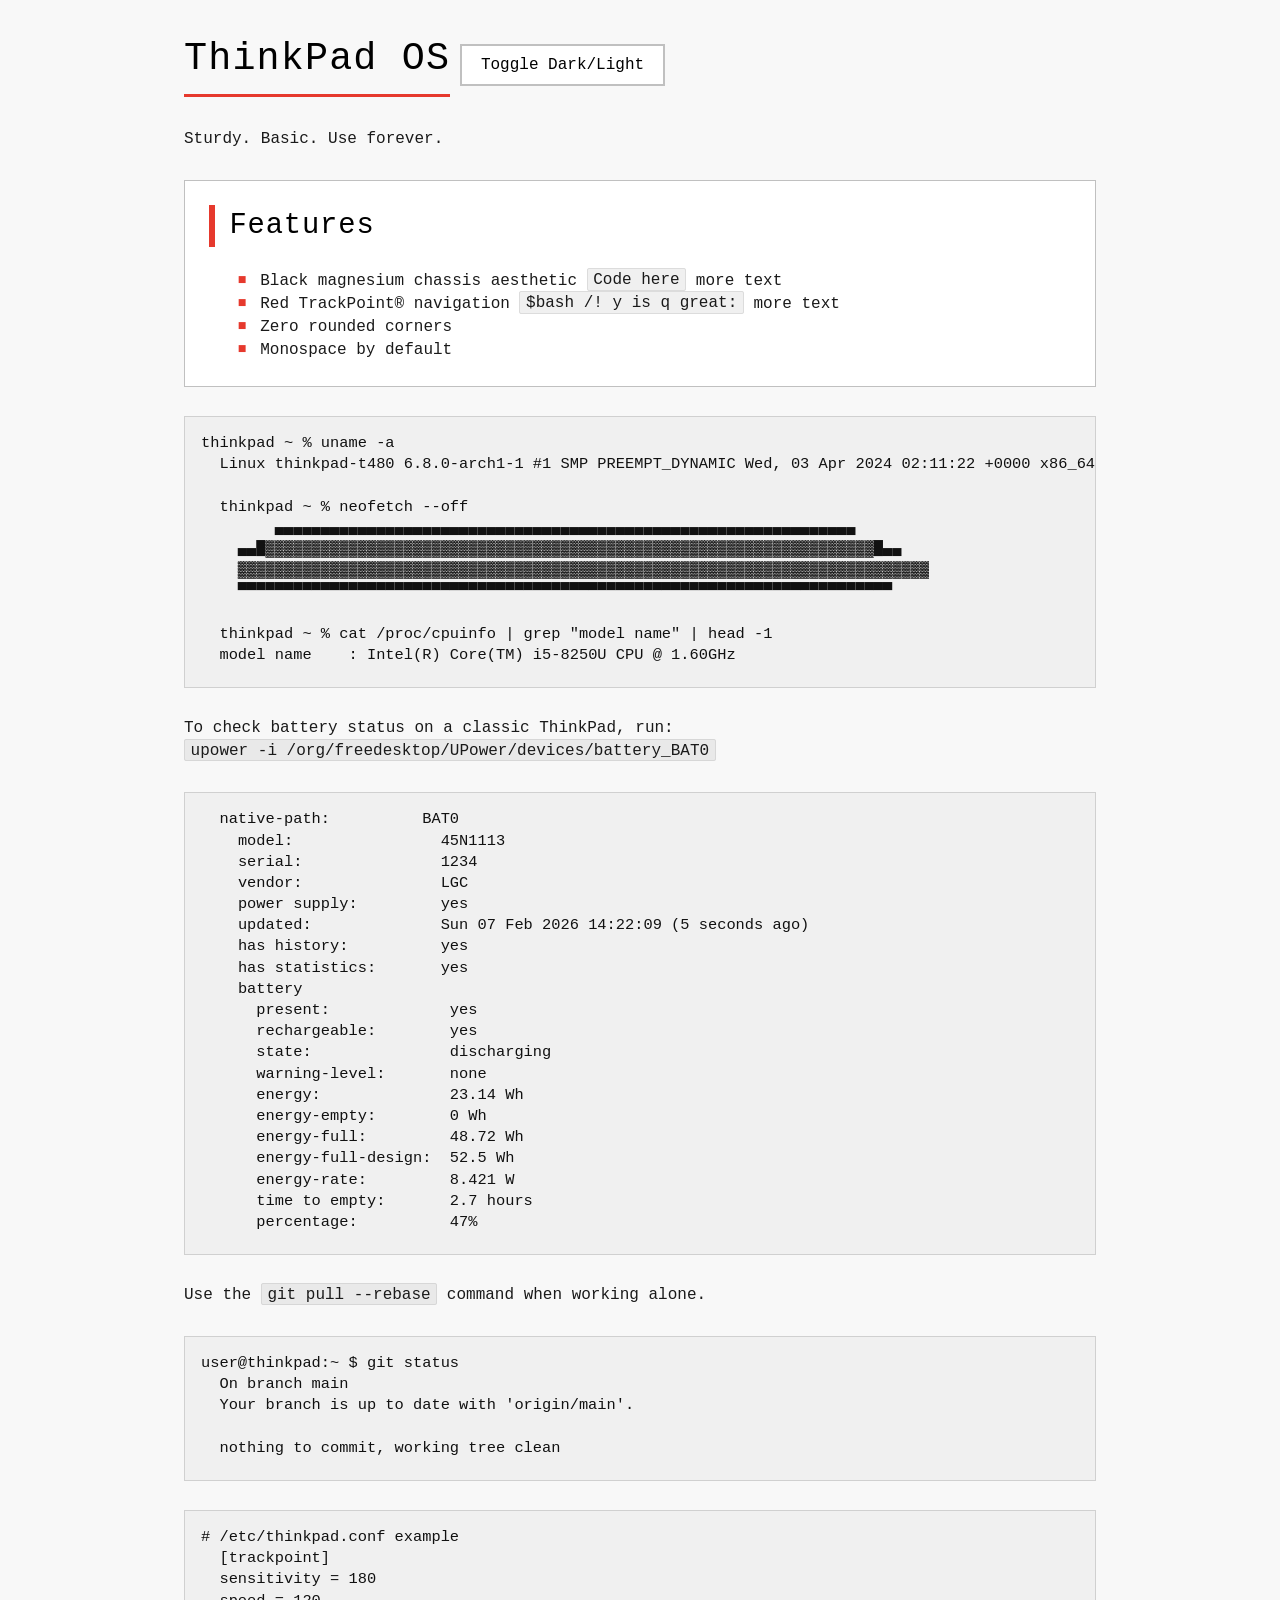
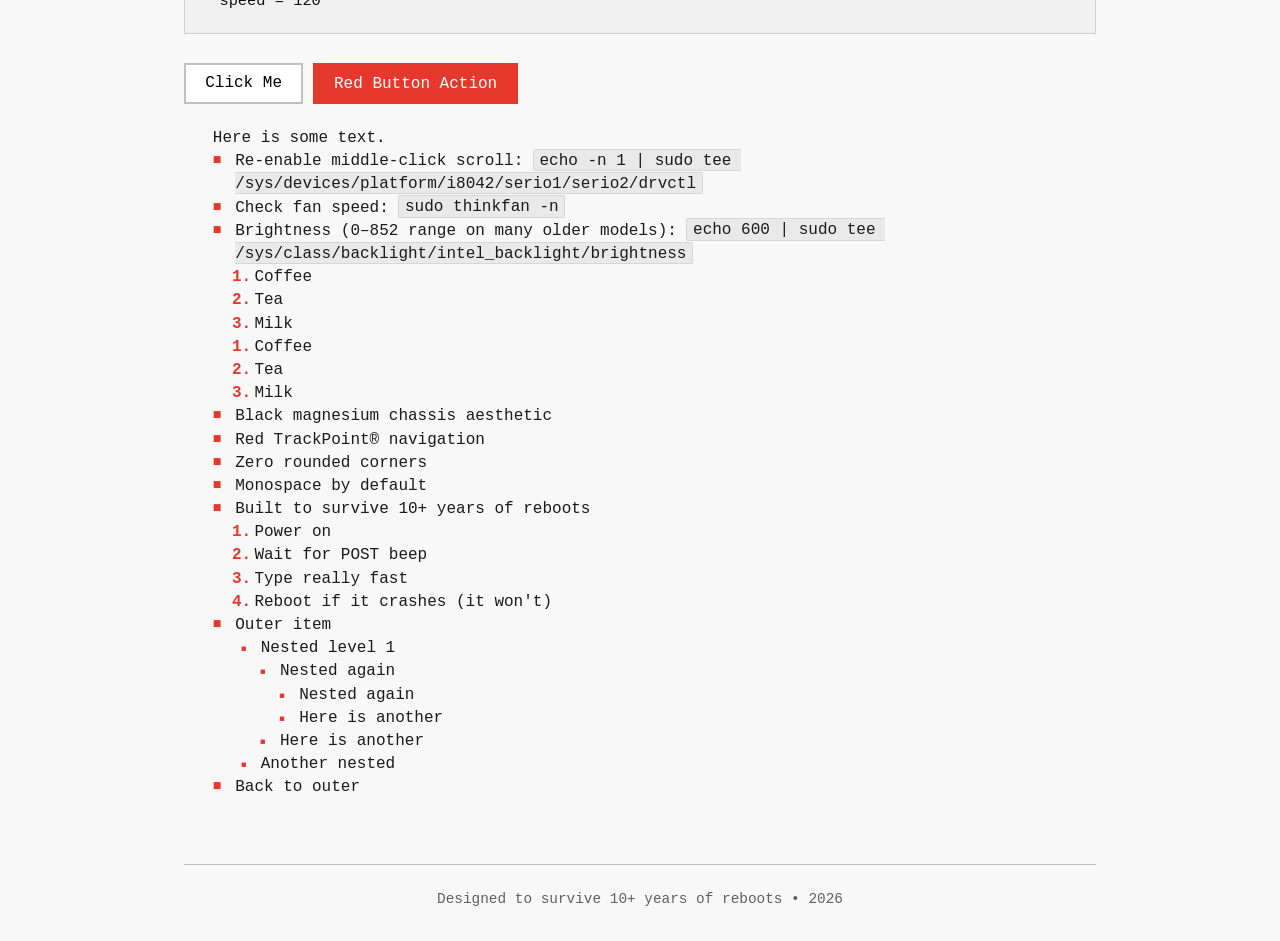
==== index.html @ 66bb4dcf "Initial Commit." ====
<!DOCTYPE html>
<html lang="en">
<head>
  <meta charset="UTF-8">

  <title>ThinkPad OS — Built to Last</title>

  <link rel="stylesheet" href="style.css">
</head>
<body>

  <h1>ThinkPad OS</h1>
  <!-- TODO: text-align: right; the button below -->
  <button onclick="document.documentElement.classList.toggle('dark')">Toggle Dark/Light</button>
  <p>Sturdy. Basic. Use forever.</p>

  <section class="card">
    <h2>Features</h2>
    <ul>
      <li>Black magnesium chassis aesthetic <code>Code here</code> more text</li>
      <li>Red TrackPoint® navigation <code>$bash /! y is q great:</code> more text</li>
      <li>Zero rounded corners</li>
      <li>Monospace by default</li>
    </ul>
  </section>

  <pre>thinkpad ~ % uname -a
  Linux thinkpad-t480 6.8.0-arch1-1 #1 SMP PREEMPT_DYNAMIC Wed, 03 Apr 2024 02:11:22 +0000 x86_64 GNU/Linux

  thinkpad ~ % neofetch --off
        ▄▄▄▄▄▄▄▄▄▄▄▄▄▄▄▄▄▄▄▄▄▄▄▄▄▄▄▄▄▄▄▄▄▄▄▄▄▄▄▄▄▄▄▄▄▄▄▄▄▄▄▄▄▄▄▄▄▄▄▄▄▄▄
    ▄▄█▓▓▓▓▓▓▓▓▓▓▓▓▓▓▓▓▓▓▓▓▓▓▓▓▓▓▓▓▓▓▓▓▓▓▓▓▓▓▓▓▓▓▓▓▓▓▓▓▓▓▓▓▓▓▓▓▓▓▓▓▓▓▓▓▓▓█▄▄
    ▓▓▓▓▓▓▓▓▓▓▓▓▓▓▓▓▓▓▓▓▓▓▓▓▓▓▓▓▓▓▓▓▓▓▓▓▓▓▓▓▓▓▓▓▓▓▓▓▓▓▓▓▓▓▓▓▓▓▓▓▓▓▓▓▓▓▓▓▓▓▓▓▓▓▓
    ▀▀▀▀▀▀▀▀▀▀▀▀▀▀▀▀▀▀▀▀▀▀▀▀▀▀▀▀▀▀▀▀▀▀▀▀▀▀▀▀▀▀▀▀▀▀▀▀▀▀▀▀▀▀▀▀▀▀▀▀▀▀▀▀▀▀▀▀▀▀▀

  thinkpad ~ % cat /proc/cpuinfo | grep "model name" | head -1
  model name	: Intel(R) Core(TM) i5-8250U CPU @ 1.60GHz
  </pre>

  <p>To check battery status on a classic ThinkPad, run:</p>

  <code>upower -i /org/freedesktop/UPower/devices/battery_BAT0</code>

  <pre><code>  native-path:          BAT0
    model:                45N1113
    serial:               1234
    vendor:               LGC
    power supply:         yes
    updated:              Sun 07 Feb 2026 14:22:09 (5 seconds ago)
    has history:          yes
    has statistics:       yes
    battery
      present:             yes
      rechargeable:        yes
      state:               discharging
      warning-level:       none
      energy:              23.14 Wh
      energy-empty:        0 Wh
      energy-full:         48.72 Wh
      energy-full-design:  52.5 Wh
      energy-rate:         8.421 W
      time to empty:       2.7 hours
      percentage:          47%
  </code></pre>

  <p>Use the <code>git pull --rebase</code> command when working alone.</p>

  <pre><code>user@thinkpad:~ $ git status
  On branch main
  Your branch is up to date with 'origin/main'.

  nothing to commit, working tree clean
  </code></pre>

  <pre><code># /etc/thinkpad.conf example
  [trackpoint]
  sensitivity = 180
  speed = 120
  </code></pre>

  <button>Click Me</button>
  <a href="#" class="button btn-red">Red Button Action</a>

  <br>
  <br>

  <ul>
    <div>
      Here is some text.
    </div>
    <li>Re-enable middle-click scroll:
      <code>echo -n 1 | sudo tee /sys/devices/platform/i8042/serio1/serio2/drvctl</code></li>
    <li>Check fan speed:
      <code>sudo thinkfan -n</code></li>
    <li>Brightness (0–852 range on many older models):
      <code>echo 600 | sudo tee /sys/class/backlight/intel_backlight/brightness</code></li>
  </ul>

  <ol>
    <li>Coffee</li>
    <li>Tea</li>
    <li>Milk</li>
  </ol>

  <ol start="50">
    <li>Coffee</li>
    <li>Tea</li>
    <li>Milk</li>
  </ol>

  <ul>
    <li>Black magnesium chassis aesthetic</li>
    <li>Red TrackPoint® navigation</li>
    <li>Zero rounded corners</li>
    <li>Monospace by default</li>
    <li>Built to survive 10+ years of reboots</li>
  </ul>

  <ol>
    <li>Power on</li>
    <li>Wait for POST beep</li>
    <li>Type really fast</li>
    <li>Reboot if it crashes (it won't)</li>
  </ol>

  <ul>
    <li>Outer item
      <ul>
        <li>Nested level 1</li>
          <ul>
            <li>Nested again</li>
              <ul>
                <li>Nested again</li>
                <li>Here is another</li>
              </ul>
            <li>Here is another</li>
          </ul>
        <li>Another nested</li>
      </ul>
    </li>
    <li>Back to outer</li>
  </ul>

  <footer>
    Designed to survive 10+ years of reboots • 2026
  </footer>

</body>
</html>
---- style.css ----
/* ThinkWeb - LightMode by default */

/* TODO: Fix <br><br> needed after <button></button> */

:root {
  --bg:           #f8f8f8;  /* clean off-white chassis */
  --surface:      #ffffff;  /* pure panel / palmrest white */
  --text:         #1a1a1a;  /* near-black for max readability */
  --text-dim:     #606060;  /* secondary / muted text */
  --accent:       #e6392d;  /* TrackPoint red — unchanged */
  --border:       #c0c0c0;  /* light but visible ThinkPad edge */
  --highlight:    #ff4d4d;  /* brighter red on hover */
}

* {
  box-sizing:     border-box;
  margin:         0;
  padding:        0;
}

.dark {
  /*--accent:     UNCHANGED*/
  --bg:           #0f0f0f;
  --border:       #333333;
  /*--highlight:  UNCHANGED*/
  --surface:      #1a1a1a;
  --text:         #d0d0d0;
  --text-dim:     #909090;
}

html, body {
  background:     var(--bg);
  color:          var(--text);
  font-family:    "Lucida Console", "Courier New", "DejaVu Sans Mono", monospace;
  font-size:      16px;
  line-height:    1.45;
}

body {
  margin:         0 auto;
  max-width:      960px;
  padding:        2rem 1.5rem;
}

/* Headers — still boxy and serious */
h1, h2, h3 {
  color:          black;
  font-weight:    normal;
  letter-spacing: 0.03em;
  margin-bottom:  0.8em;
}

.dark h1, .dark h2, .dark h3 {
  color:          white;
}

h1 {
  border-bottom:  3px solid var(--accent);
  display:        inline-block;
  font-size:      2.4rem;
  padding-bottom: 0.4rem;
}

h2 {
  border-left:    6px solid var(--accent);
  font-size:      1.8rem;
  padding-left:   0.9rem;
}

/* Links — red TrackPoint style, now on white */
a {
  border-bottom:    1px dotted var(--accent);
  color:            var(--accent);
  text-decoration:  none;
  transition:       all 0.12s ease;
}

a:hover,
a:focus {
  color:                var(--highlight);
  background:           rgba(230, 57, 45, 0.07);
  border-bottom-style:  solid;
}

button,
.button,
input[type="submit"],
input[type="button"] {
  background:       var(--surface);
  border:           2px solid var(--border);
  color:            black;
  cursor:           pointer;
  font-family:      inherit;
  font-size:        1rem;
  padding:          0.6rem 1.2rem;
  transition:       all 0.13s ease;
}

button:hover,
.button:hover,
input[type="submit"]:hover {
  background:       var(--accent);
  border-color:     var(--accent);
  color:            white;
}

.btn-red {
  background:       var(--accent);
  border-color:     var(--accent);
  color:            white;
}

.btn-red:hover {
  background:       var(--highlight);
  border-color:     var(--highlight);
}

/*  White with border  */
.card,
section,
article {
  background:       var(--surface);
  border:           1px solid var(--border);
  border-radius:    0;
  margin:           1.8rem 0;
  padding:          1.5rem;
}

/*  for short code snippets in normal text  */
code {
  background:       rgba(128, 128, 128, 0.12);
  border:           1px solid rgba(160, 160, 160, 0.25);
  border-radius:    2px;
  color:            inherit;
  font-family:      inherit;
  padding-top:      0.15em;
  padding-left:     0.35em;
  padding-right:    0.35em;
  white-space:      pre-wrap;
}

/*  for blocks of code separated from all else  */
pre {
  background:       #f0f0f0;
  border:           1px solid #d0d0d0;
  border-radius:    0;
  color:            #111;
  font-family:      inherit;
  font-size:        0.96em;
  line-height:      1.38;
  margin:           1.8rem 0;
  overflow-x:       auto;
  padding-top:      1rem;
  padding-left:     1rem;
  padding-right:    1rem;
  padding-bottom:   0;
}

pre {
  background:       #f0f0f0;
  border-color:     #d0d0d0;
  color:            #111;
}

.dark pre {
  background:       #0a0a0a;
  border-color:     #444;
  color:            #e0ffe0;        /*  slight  green  tint  */
  scrollbar-color:  #e0ffe0 black;  /*  green Bar  */
}

pre code {
  background:       none;
  border:           none;
  color:            inherit;
  font-size:        inherit;
  line-height:      inherit;
  padding:          0;
}

.dark code {
  background:       rgba(200, 200, 200, 0.12);
  border-color:     rgba(180, 180, 180, 0.4);
}

ul {
  list-style: none;                 /* remove default bullets */
  padding-left: 1.8rem;             /* space for our custom marker */
}

ul li {
  position: relative;
  padding-left: 1.4rem;
}

/*  Large red Bullets  */
ul li::before {
  color: var(--accent);
  content: "■";
  font-size: 0.9em;
  left: 0;
  line-height: 1.45;
  position: absolute;
}

/*  Small red Bullets  */
li li::before {
  content: "▪";
  font-size: 1.1em;
}

li li {
  margin-left: -1em;
}

ol {
  counter-reset: tp-counter;
  list-style: none;
  padding-left: 2.2rem;
}

ol li {
  counter-increment: tp-counter;
  padding-left: 2.2rem;
  position: relative;
}

ol li::before {
  color: var(--accent);
  content: counter(tp-counter) ".";
  font-weight: bold;
  left: 0;
  position: absolute;
  text-align: right;
  width: 2rem;
}

ul ul,
ol ul,
ul ol,
ol ol {
  padding-left: 1.2rem;
}

.dark ol li::before {
  color: var(--highlight);  /* Lighten the red to trick the eye into thinking same color as red Bullets in <ul> */
}

footer {
  border-top:       1px solid var(--border);
  color:            var(--text-dim);
  font-size:        0.9rem;
  margin-top:       4rem;
  padding-top:      1.5rem;
  text-align:       center;
}

/* Focus — still precise red outline */
:focus-visible {
  outline:          2px solid var(--accent);
  outline-offset:   2px;
}
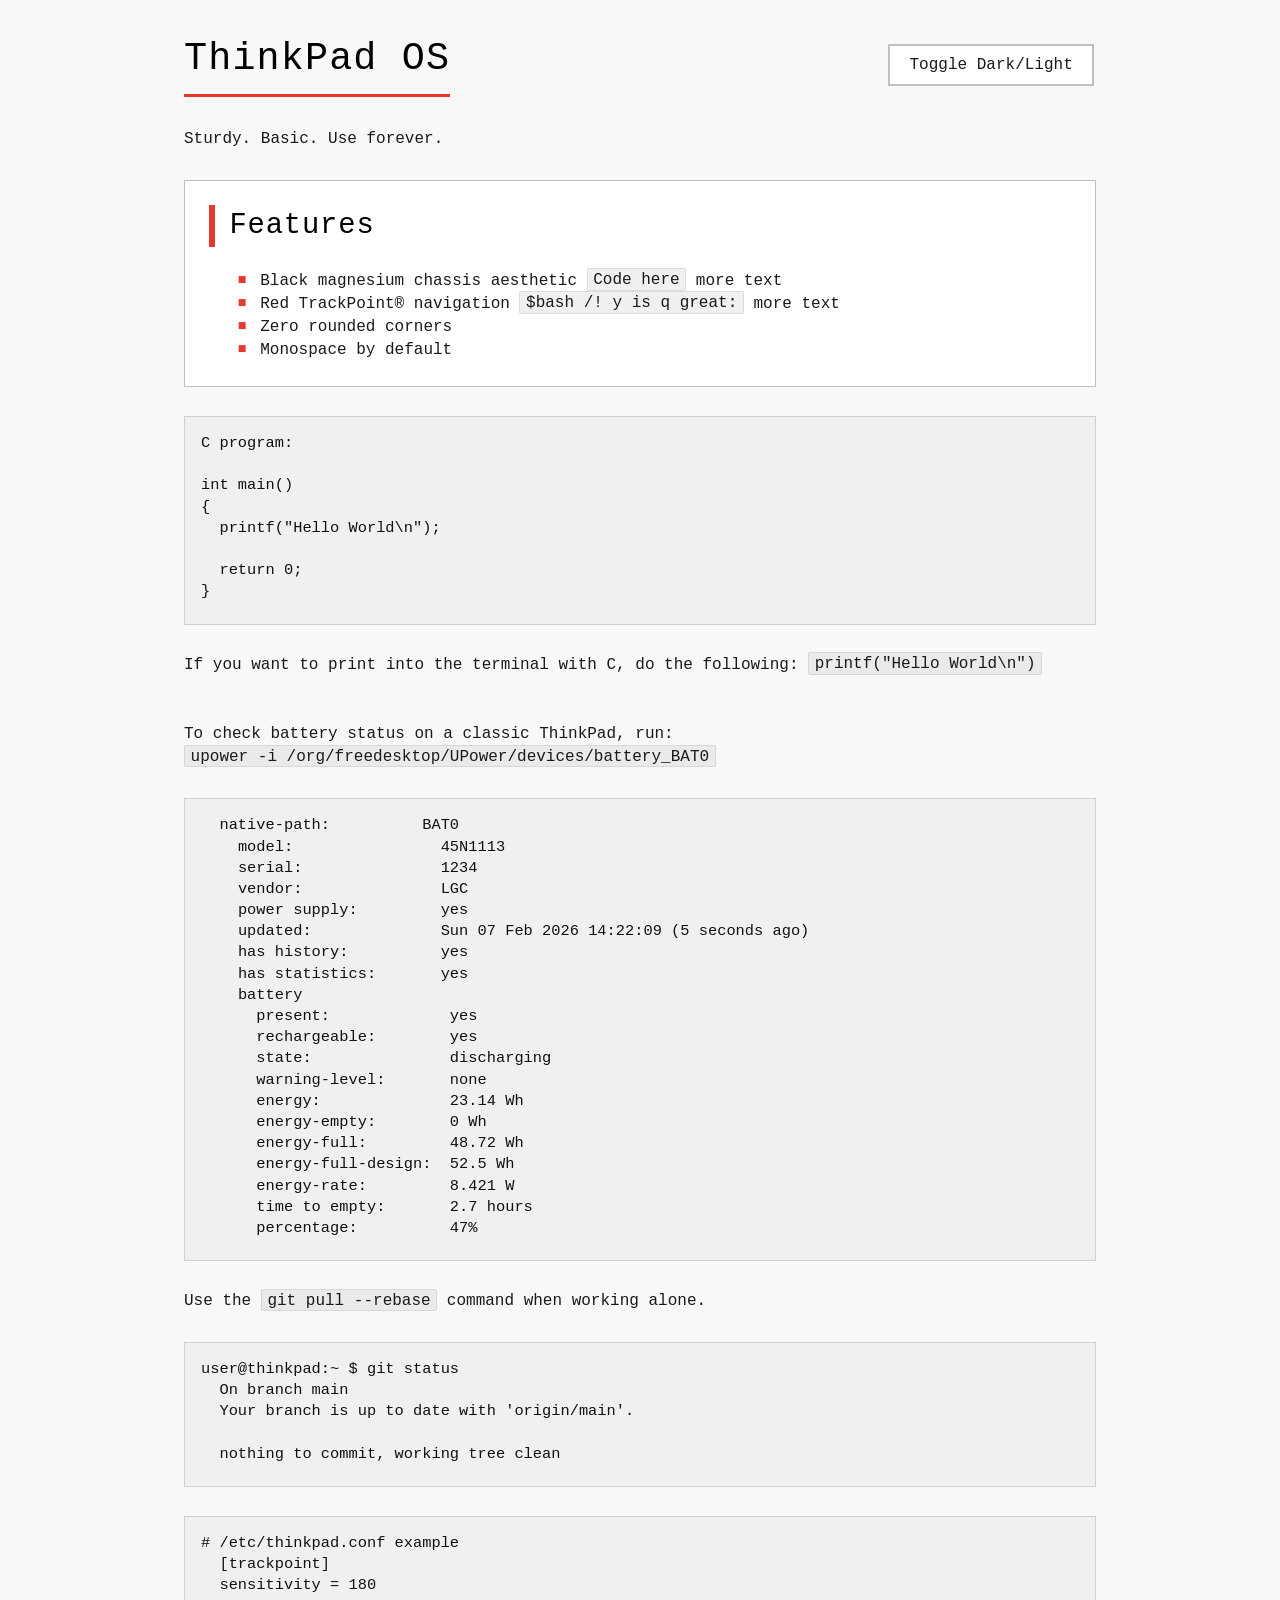
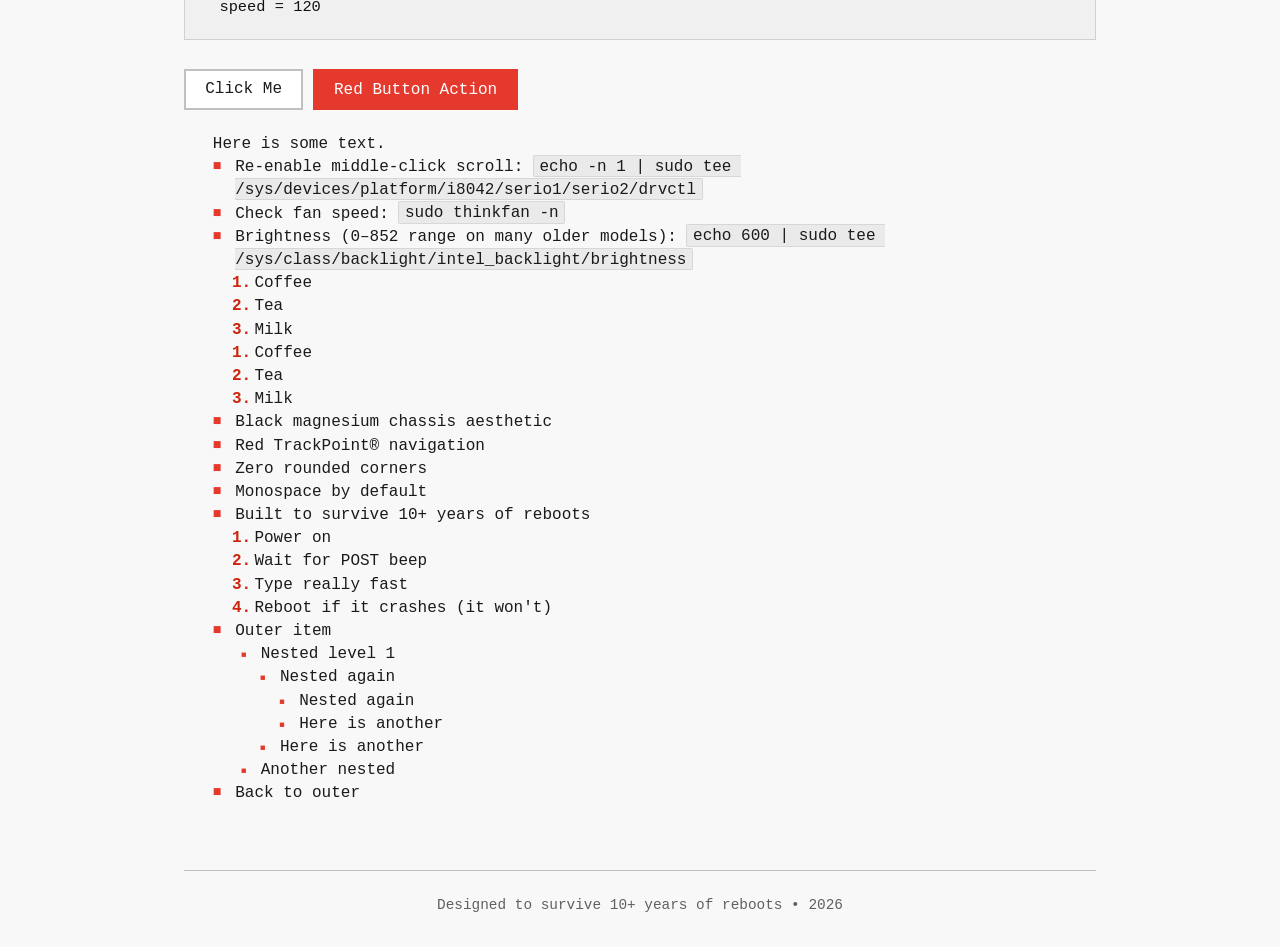
==== commit 7e1b2fa7: "Finish draft of template." ====
--- a/index.html
+++ b/index.html
@@ -11,7 +11,7 @@
 
   <h1>ThinkPad OS</h1>
   <!-- TODO: text-align: right; the button below -->
-  <button onclick="document.documentElement.classList.toggle('dark')">Toggle Dark/Light</button>
+  <button class="pos_r" onclick="document.documentElement.classList.toggle('dark')">Toggle Dark/Light</button>
   <p>Sturdy. Basic. Use forever.</p>
 
   <section class="card">
@@ -24,18 +24,21 @@
     </ul>
   </section>
 
-  <pre>thinkpad ~ % uname -a
-  Linux thinkpad-t480 6.8.0-arch1-1 #1 SMP PREEMPT_DYNAMIC Wed, 03 Apr 2024 02:11:22 +0000 x86_64 GNU/Linux
+  <pre>
+C program:
 
-  thinkpad ~ % neofetch --off
-        ▄▄▄▄▄▄▄▄▄▄▄▄▄▄▄▄▄▄▄▄▄▄▄▄▄▄▄▄▄▄▄▄▄▄▄▄▄▄▄▄▄▄▄▄▄▄▄▄▄▄▄▄▄▄▄▄▄▄▄▄▄▄▄
-    ▄▄█▓▓▓▓▓▓▓▓▓▓▓▓▓▓▓▓▓▓▓▓▓▓▓▓▓▓▓▓▓▓▓▓▓▓▓▓▓▓▓▓▓▓▓▓▓▓▓▓▓▓▓▓▓▓▓▓▓▓▓▓▓▓▓▓▓▓█▄▄
-    ▓▓▓▓▓▓▓▓▓▓▓▓▓▓▓▓▓▓▓▓▓▓▓▓▓▓▓▓▓▓▓▓▓▓▓▓▓▓▓▓▓▓▓▓▓▓▓▓▓▓▓▓▓▓▓▓▓▓▓▓▓▓▓▓▓▓▓▓▓▓▓▓▓▓▓
-    ▀▀▀▀▀▀▀▀▀▀▀▀▀▀▀▀▀▀▀▀▀▀▀▀▀▀▀▀▀▀▀▀▀▀▀▀▀▀▀▀▀▀▀▀▀▀▀▀▀▀▀▀▀▀▀▀▀▀▀▀▀▀▀▀▀▀▀▀▀▀▀
+int main()
+{
+  printf("Hello World\n");
 
-  thinkpad ~ % cat /proc/cpuinfo | grep "model name" | head -1
-  model name	: Intel(R) Core(TM) i5-8250U CPU @ 1.60GHz
+  return 0;
+}
   </pre>
+
+  <p>If you want to print into the terminal with C, do the following:
+  <code>printf("Hello World\n")</code></p>
+    <br>
+    <br>
 
   <p>To check battery status on a classic ThinkPad, run:</p>
 
--- a/style.css
+++ b/style.css
@@ -1,15 +1,16 @@
-/* ThinkWeb - LightMode by default */
-
-/* TODO: Fix <br><br> needed after <button></button> */
+/*  ThinkWeb - LightMode by default  */
+
+/*  TODO: Fix <br><br>(2 instead of 1) needed after <button></button>  */
 
 :root {
-  --bg:           #f8f8f8;  /* clean off-white chassis */
-  --surface:      #ffffff;  /* pure panel / palmrest white */
-  --text:         #1a1a1a;  /* near-black for max readability */
-  --text-dim:     #606060;  /* secondary / muted text */
-  --accent:       #e6392d;  /* TrackPoint red — unchanged */
-  --border:       #c0c0c0;  /* light but visible ThinkPad edge */
-  --highlight:    #ff4d4d;  /* brighter red on hover */
+  --accent:       #e6392d;  /*  TrackPoint red  */
+  --accent-dark:  #cd250d;
+  --accent-light: #ff4d4d;
+  --bg:           #f8f8f8;  /*  off-white       */
+  --border:       #c0c0c0;  /*  light grey      */
+  --surface:      #ffffff;  /*  white           */
+  --text:         #1a1a1a;  /*  black           */
+  --text-dim:     #606060;  /*  light black     */
 }
 
 * {
@@ -19,10 +20,11 @@
 }
 
 .dark {
-  /*--accent:     UNCHANGED*/
+  /*--accent:       UNCHANGED  */
+  /*--accent-light: UNCHANGED  */
+  /*--accent-dark:  UNCHANGED  */
   --bg:           #0f0f0f;
   --border:       #333333;
-  /*--highlight:  UNCHANGED*/
   --surface:      #1a1a1a;
   --text:         #d0d0d0;
   --text-dim:     #909090;
@@ -42,7 +44,6 @@
   padding:        2rem 1.5rem;
 }
 
-/* Headers — still boxy and serious */
 h1, h2, h3 {
   color:          black;
   font-weight:    normal;
@@ -67,7 +68,7 @@
   padding-left:   0.9rem;
 }
 
-/* Links — red TrackPoint style, now on white */
+/*  links are red  */
 a {
   border-bottom:    1px dotted var(--accent);
   color:            var(--accent);
@@ -77,7 +78,7 @@
 
 a:hover,
 a:focus {
-  color:                var(--highlight);
+  color:                var(--accent-light);
   background:           rgba(230, 57, 45, 0.07);
   border-bottom-style:  solid;
 }
@@ -88,7 +89,7 @@
 input[type="button"] {
   background:       var(--surface);
   border:           2px solid var(--border);
-  color:            black;
+  color:            var(--text);
   cursor:           pointer;
   font-family:      inherit;
   font-size:        1rem;
@@ -104,6 +105,7 @@
   color:            white;
 }
 
+/*  makes btn-red, you guessed it, red!  */
 .btn-red {
   background:       var(--accent);
   border-color:     var(--accent);
@@ -111,11 +113,16 @@
 }
 
 .btn-red:hover {
-  background:       var(--highlight);
-  border-color:     var(--highlight);
-}
-
-/*  White with border  */
+  background:       var(--accent-light);
+  border-color:     var(--accent-light);
+}
+
+button.pos_r {
+  position:         relative;
+  left:             47%;
+}
+
+/*  white with border  */
 .card,
 section,
 article {
@@ -184,8 +191,8 @@
 }
 
 ul {
-  list-style: none;                 /* remove default bullets */
-  padding-left: 1.8rem;             /* space for our custom marker */
+  list-style: none;      /*  remove default bullets  */
+  padding-left: 1.8rem;
 }
 
 ul li {
@@ -193,7 +200,7 @@
   padding-left: 1.4rem;
 }
 
-/*  Large red Bullets  */
+/*  large red Bullet  */
 ul li::before {
   color: var(--accent);
   content: "■";
@@ -203,7 +210,7 @@
   position: absolute;
 }
 
-/*  Small red Bullets  */
+/*  small red Bullet  */
 li li::before {
   content: "▪";
   font-size: 1.1em;
@@ -214,20 +221,20 @@
 }
 
 ol {
-  counter-reset: tp-counter;
+  counter-reset: num;
   list-style: none;
   padding-left: 2.2rem;
 }
 
 ol li {
-  counter-increment: tp-counter;
+  counter-increment: num;
   padding-left: 2.2rem;
   position: relative;
 }
 
 ol li::before {
-  color: var(--accent);
-  content: counter(tp-counter) ".";
+  color: var(--accent-dark);  /*  darken the red to trick the eye into thinking same color as red Bullet in <ul>  */
+  content: counter(num) ".";
   font-weight: bold;
   left: 0;
   position: absolute;
@@ -243,7 +250,7 @@
 }
 
 .dark ol li::before {
-  color: var(--highlight);  /* Lighten the red to trick the eye into thinking same color as red Bullets in <ul> */
+  color: var(--accent-light);  /*  lighten the red to trick the eye into thinking same color as red Bullet in <ul>  */
 }
 
 footer {
@@ -255,7 +262,6 @@
   text-align:       center;
 }
 
-/* Focus — still precise red outline */
 :focus-visible {
   outline:          2px solid var(--accent);
   outline-offset:   2px;
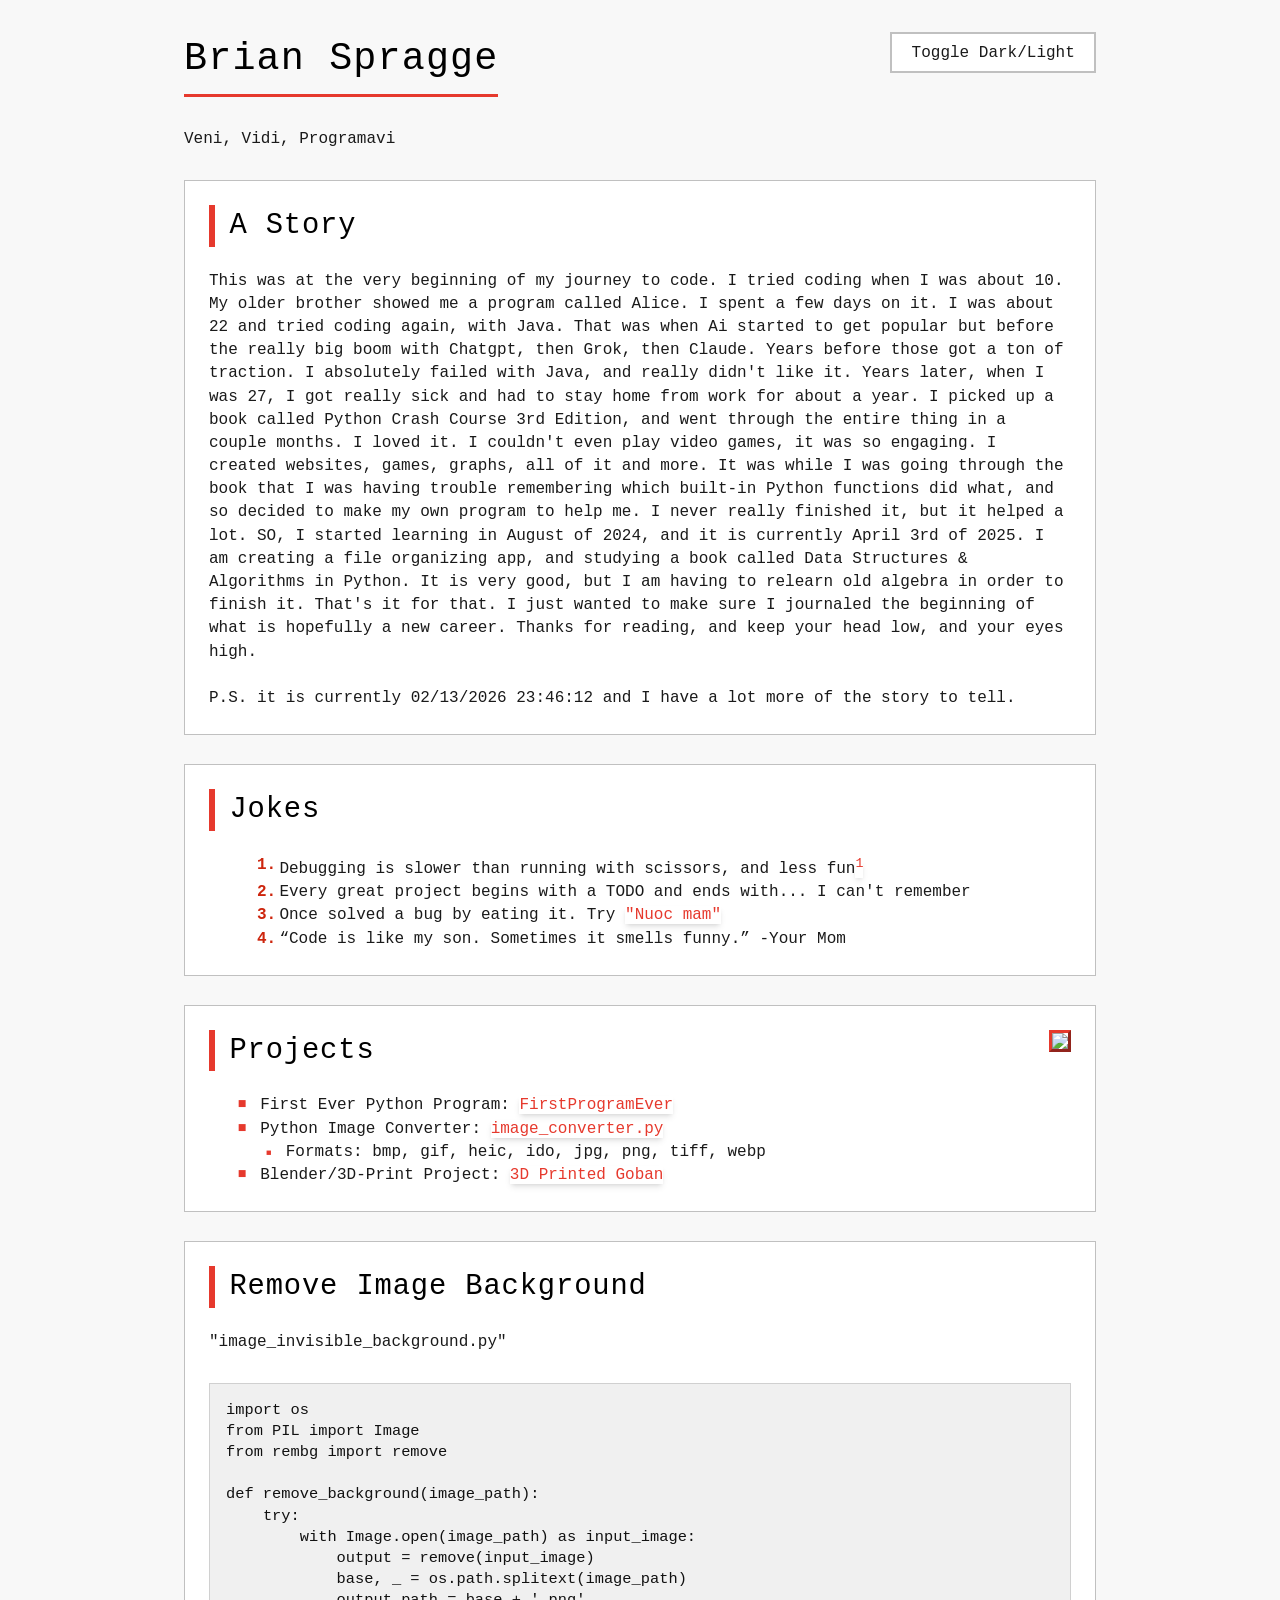
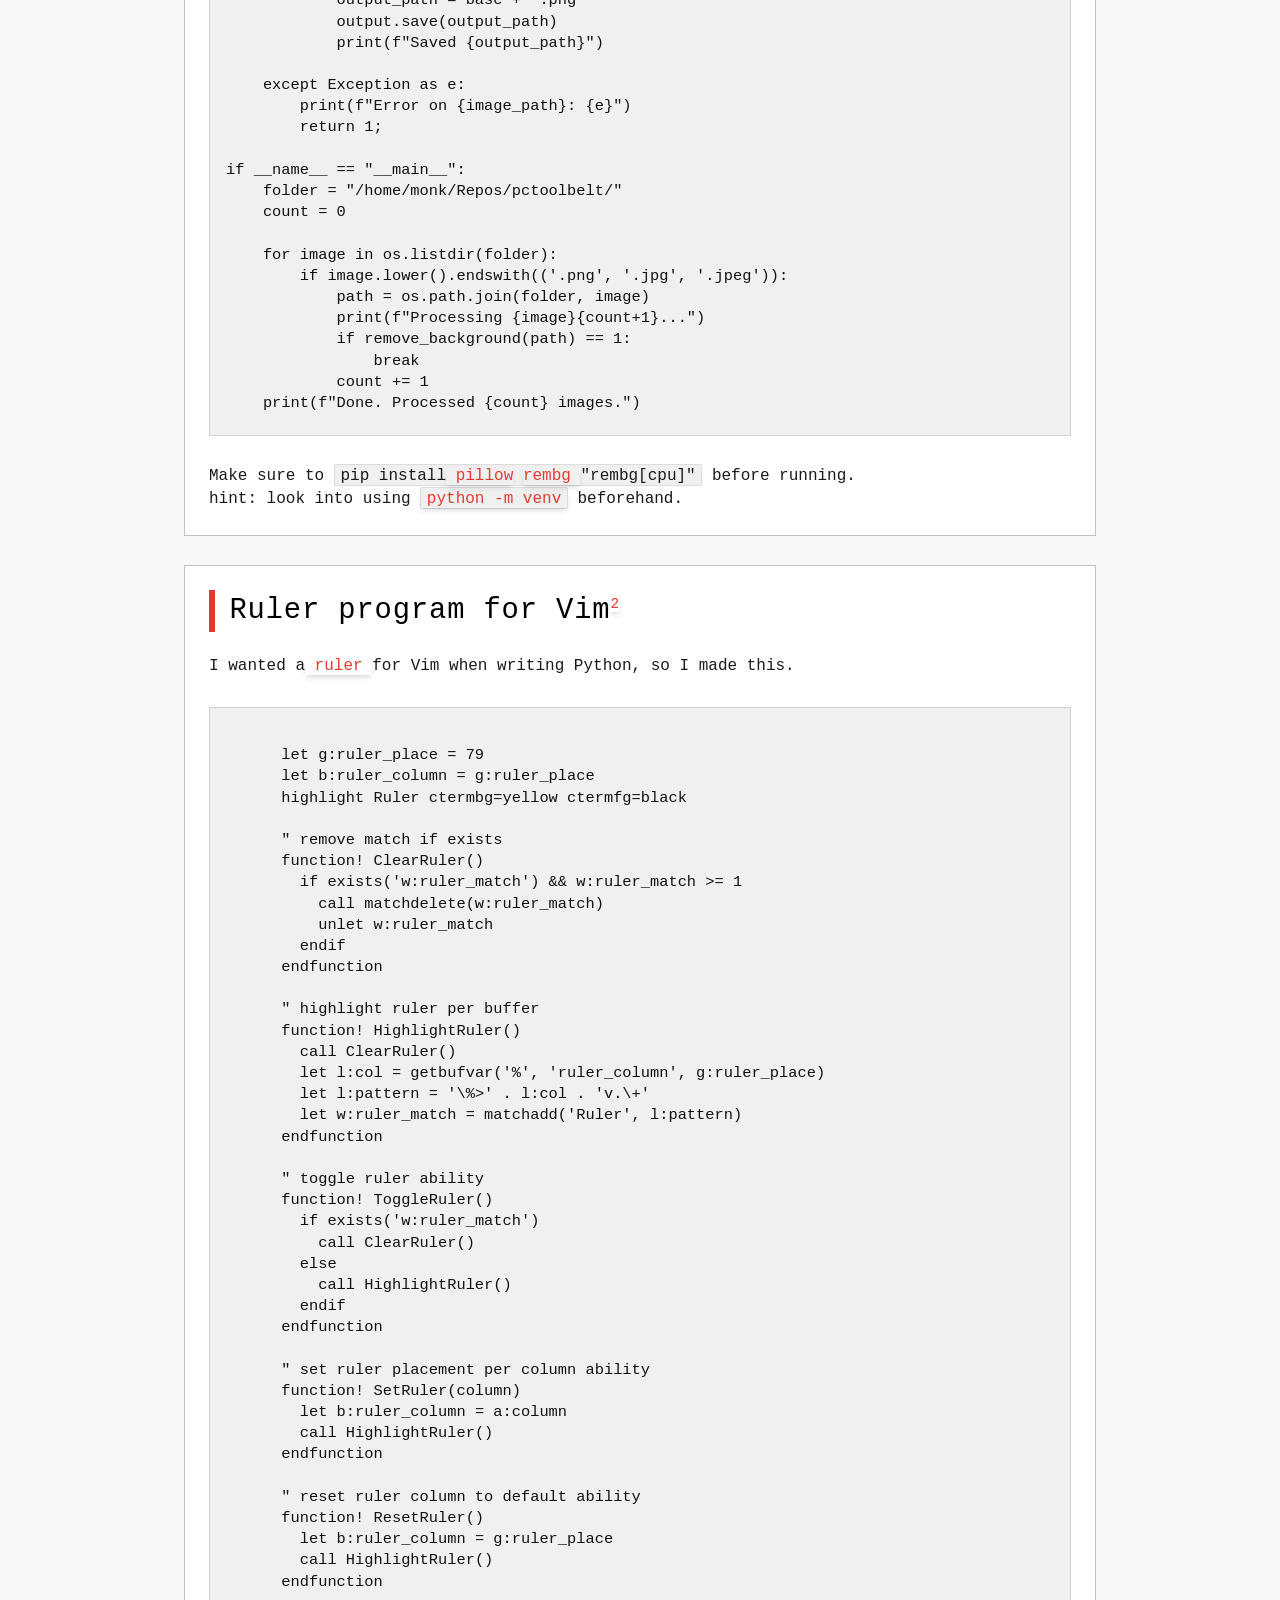
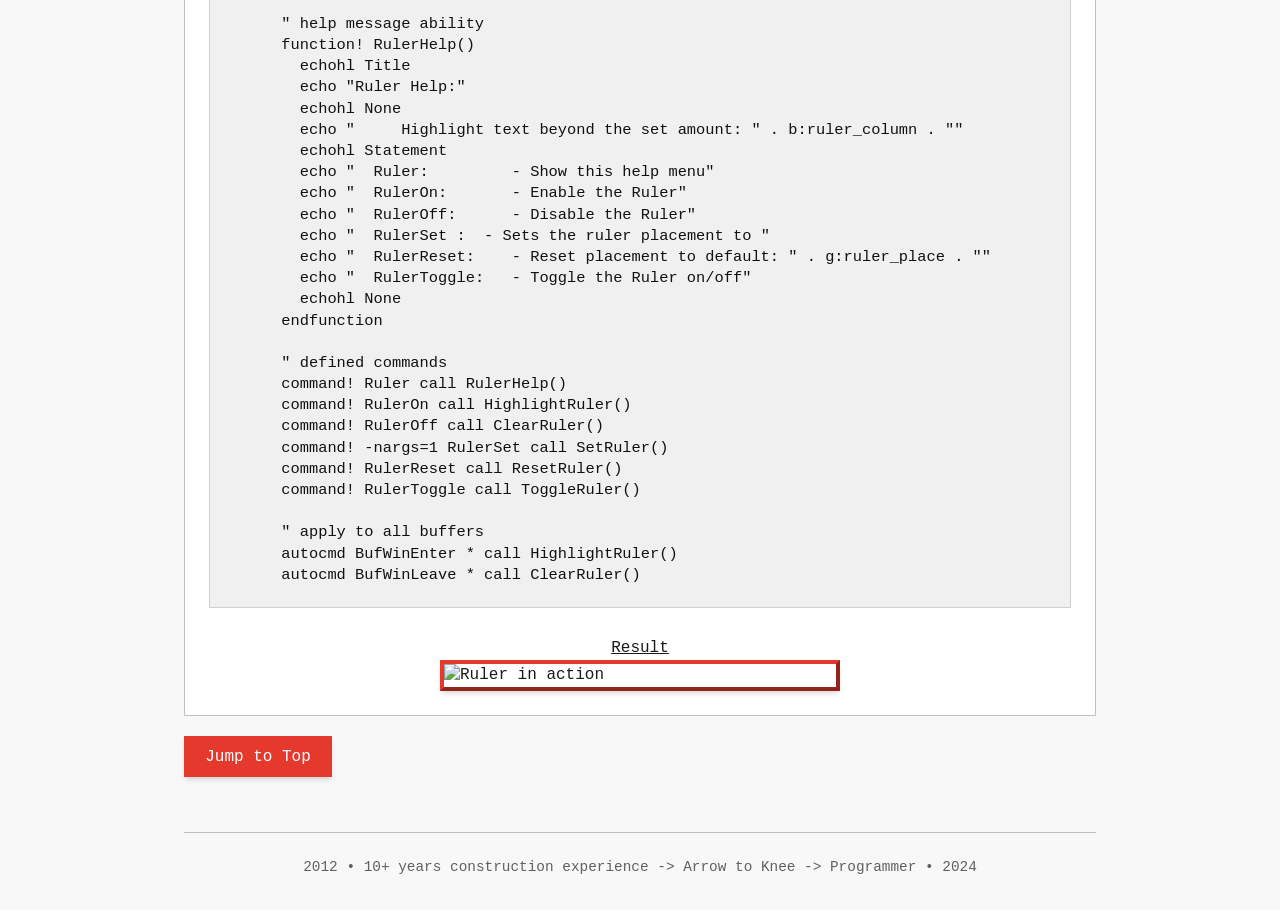
==== commit 877e5b1b: "Fill template with content." ====
--- a/index.html
+++ b/index.html
@@ -1,151 +1,204 @@
+<!-- TODO: Replace superscripts with something that makes more sense -->
 <!DOCTYPE html>
 <html lang="en">
 <head>
   <meta charset="UTF-8">
 
-  <title>ThinkPad OS — Built to Last</title>
+  <title>Brian Spragge - Story and Programming Links</title>
 
   <link rel="stylesheet" href="style.css">
 </head>
 <body>
 
-  <h1>ThinkPad OS</h1>
-  <!-- TODO: text-align: right; the button below -->
-  <button class="pos_r" onclick="document.documentElement.classList.toggle('dark')">Toggle Dark/Light</button>
-  <p>Sturdy. Basic. Use forever.</p>
-
+  <h1>Brian Spragge</h1>
+  <p style="float:right;">
+    <button onclick="document.documentElement.classList.toggle('dark')">Toggle Dark/Light</button>
+  </p>
+  <p>Veni, Vidi, Programavi</p>
+
+<!-- MY STORY -->
   <section class="card">
-    <h2>Features</h2>
+    <h2>A Story</h2>
+    <p>
+      This was at the very beginning of my journey to code. I tried coding when I was about 10. My older brother showed
+      me a program called Alice. I spent a few days on it. I was about 22 and tried coding again, with Java. That was
+      when Ai started to get popular but before the really big boom with Chatgpt, then Grok, then Claude. Years before 
+      those got a ton of traction. I absolutely failed with Java, and really didn't like it. Years later, when I was 27,
+      I got really sick and had to stay home from work for about a year. I picked up a book called Python Crash Course
+      3rd Edition, and went through the entire thing in a couple months. I loved it. I couldn't even play video games,
+      it was so engaging. I created websites, games, graphs, all of it and more. It was while I was going through the
+      book that I was having trouble remembering which built-in Python functions did what, and so decided to make my own
+      program to help me. I never really finished it, but it helped a lot. SO, I started learning in August of 2024, and
+      it is currently April 3rd of 2025. I am creating a file organizing app, and studying a book called Data Structures
+      & Algorithms in Python. It is very good, but I am having to relearn old algebra in order to finish it. That's it
+      for that. I just wanted to make sure I journaled the beginning of what is hopefully a new career. Thanks for
+      reading, and keep your head low, and your eyes high.
+    </p>
+    <br>
+    <div>P.S. it is currently 02/13/2026 23:46:12 and I have a lot more of the story to tell.</div>
+  </section>
+
+<!-- JOKES -->
+  <section>
+    <h2>Jokes</h2>
+      <ol>
+        <li>Debugging is slower than running with scissors, and less fun<a href="https://github.com/EpicGamesExt/raddebugger" target="_blank;"><sup>1</sup></a></li>
+        <li>Every great project begins with a TODO and ends with... I can't remember</li>
+        <li>Once solved a bug by eating it. Try <a href="https://www.google.com/search?q=n%C6%B0%E1%BB%9Bc+m%E1%BA%AFm">"Nuoc mam"</a></li>
+        <li>“Code is like my son. Sometimes it smells funny.” -Your Mom</li>
+      </ol>
+  </section>
+
+<!-- PROJECTS -->
+  <section class="card">
+  <p style="float:right;">
+    <img src="https://camo.githubusercontent.com/41a65e8e8b156dcaa08394846fc489ca0df44b0d121c3f04e642c1be5846d3c9/68747470733a2f2f7062732e7477696d672e636f6d2f6d656469612f476a4f6b704b33613041416f78646c3f666f726d61743d6a7067266e616d653d6c61726765" class="box-shadow;" style="border:3px outset var(--accent);width:200px;">
+  </p>
+    <h2>Projects</h2>
     <ul>
-      <li>Black magnesium chassis aesthetic <code>Code here</code> more text</li>
-      <li>Red TrackPoint® navigation <code>$bash /! y is q great:</code> more text</li>
-      <li>Zero rounded corners</li>
-      <li>Monospace by default</li>
+      <li>First Ever Python Program: <a href="https://github.com/brianspragge/FirstProgramEver/blob/main/glossary.py">FirstProgramEver</a></li>
+      <li>
+        Python Image Converter: <a href="https://github.com/brianspragge/pctoolbelt/blob/main/image_converter.py">image_converter.py</a>
+          <ul><li>Formats: bmp, gif, heic, ido, jpg, png, tiff, webp</li></ul>
+      </li>
+      <li>Blender/3D-Print Project: <a href="https://x.com/BrianSpragge/status/1888033702120210512?s=20">3D Printed Goban</a></li>
     </ul>
   </section>
 
-  <pre>
-C program:
-
-int main()
-{
-  printf("Hello World\n");
-
-  return 0;
-}
-  </pre>
-
-  <p>If you want to print into the terminal with C, do the following:
-  <code>printf("Hello World\n")</code></p>
-    <br>
-    <br>
-
-  <p>To check battery status on a classic ThinkPad, run:</p>
-
-  <code>upower -i /org/freedesktop/UPower/devices/battery_BAT0</code>
-
-  <pre><code>  native-path:          BAT0
-    model:                45N1113
-    serial:               1234
-    vendor:               LGC
-    power supply:         yes
-    updated:              Sun 07 Feb 2026 14:22:09 (5 seconds ago)
-    has history:          yes
-    has statistics:       yes
-    battery
-      present:             yes
-      rechargeable:        yes
-      state:               discharging
-      warning-level:       none
-      energy:              23.14 Wh
-      energy-empty:        0 Wh
-      energy-full:         48.72 Wh
-      energy-full-design:  52.5 Wh
-      energy-rate:         8.421 W
-      time to empty:       2.7 hours
-      percentage:          47%
+<!-- REMOVE BACKGROUND IMAGE -->
+  <section>
+  <h2>Remove Image Background</h2>
+  <p>"image_invisible_background.py"</p>
+
+  <pre><code>import os
+from PIL import Image
+from rembg import remove
+
+def remove_background(image_path):
+    try:
+        with Image.open(image_path) as input_image:
+            output = remove(input_image)
+            base, _ = os.path.splitext(image_path)
+            output_path = base + '.png'
+            output.save(output_path)
+            print(f"Saved {output_path}")
+
+    except Exception as e:
+        print(f"Error on {image_path}: {e}")
+        return 1;
+
+if __name__ == "__main__":
+    folder = "/home/monk/Repos/pctoolbelt/"
+    count = 0
+
+    for image in os.listdir(folder):
+        if image.lower().endswith(('.png', '.jpg', '.jpeg')):
+            path = os.path.join(folder, image)
+            print(f"Processing {image}{count+1}...")
+            if remove_background(path) == 1:
+                break
+            count += 1
+    print(f"Done. Processed {count} images.")
   </code></pre>
 
-  <p>Use the <code>git pull --rebase</code> command when working alone.</p>
-
-  <pre><code>user@thinkpad:~ $ git status
-  On branch main
-  Your branch is up to date with 'origin/main'.
-
-  nothing to commit, working tree clean
-  </code></pre>
-
-  <pre><code># /etc/thinkpad.conf example
-  [trackpoint]
-  sensitivity = 180
-  speed = 120
-  </code></pre>
-
+  <p>Make sure to <code>pip install<a href="https://pypi.org/project/pillow/"> pillow</a> <a href="https://github.com/danielgatis/rembg">rembg </a>"rembg[cpu]"</code> before running.</p>
+  <p>hint: look into using <a href="https://docs.python.org/3/library/venv.html"><code>python -m venv</code></a> beforehand.</p>
+  </section>
+
+<!-- RULER -->
+  <section>
+    <h2>Ruler program for Vim<sup style="font-size:0.5em;"><a href="https://www.vim.org/about.php" target="_blank;">2</a></sup></h2>
+    <p>I wanted a<a href="https://github.com/brianspragge/vim/tree/main/Ruler"> ruler </a>for Vim when writing Python, so I made this.</p>
+
+    <pre><code>
+      let g:ruler_place = 79
+      let b:ruler_column = g:ruler_place
+      highlight Ruler ctermbg=yellow ctermfg=black
+
+      " remove match if exists
+      function! ClearRuler()
+        if exists('w:ruler_match') && w:ruler_match >= 1
+          call matchdelete(w:ruler_match)
+          unlet w:ruler_match
+        endif
+      endfunction
+
+      " highlight ruler per buffer 
+      function! HighlightRuler()
+        call ClearRuler()
+        let l:col = getbufvar('%', 'ruler_column', g:ruler_place)
+        let l:pattern = '\%>' . l:col . 'v.\+'
+        let w:ruler_match = matchadd('Ruler', l:pattern)
+      endfunction
+
+      " toggle ruler ability
+      function! ToggleRuler()
+        if exists('w:ruler_match')
+          call ClearRuler()
+        else
+          call HighlightRuler()
+        endif
+      endfunction
+
+      " set ruler placement per column ability
+      function! SetRuler(column)
+        let b:ruler_column = a:column
+        call HighlightRuler()
+      endfunction
+
+      " reset ruler column to default ability
+      function! ResetRuler()
+        let b:ruler_column = g:ruler_place
+        call HighlightRuler()
+      endfunction
+
+      " help message ability
+      function! RulerHelp()
+        echohl Title
+        echo "Ruler Help:"
+        echohl None
+        echo "     Highlight text beyond the set amount: " . b:ruler_column . ""
+        echohl Statement
+        echo "  Ruler:         - Show this help menu"
+        echo "  RulerOn:       - Enable the Ruler"
+        echo "  RulerOff:      - Disable the Ruler"
+        echo "  RulerSet <n>:  - Sets the ruler placement to <n>"
+        echo "  RulerReset:    - Reset placement to default: " . g:ruler_place . ""
+        echo "  RulerToggle:   - Toggle the Ruler on/off"
+        echohl None
+      endfunction
+
+      " defined commands
+      command! Ruler call RulerHelp()
+      command! RulerOn call HighlightRuler()
+      command! RulerOff call ClearRuler()
+      command! -nargs=1 RulerSet call SetRuler(<args>) 
+      command! RulerReset call ResetRuler()
+      command! RulerToggle call ToggleRuler()
+
+      " apply to all buffers
+      autocmd BufWinEnter * call HighlightRuler()
+      autocmd BufWinLeave * call ClearRuler()
+    </code></pre>
+
+    <div style="display:flex;justify-content:center;">
+      <p><u>Result</u></p>
+    </div>
+    <div style="display:flex;justify-content:center;">
+<img src="https://raw.githubusercontent.com/brianspragge/vim/refs/heads/main/Ruler/Ruler.png" class="box-shadow" style="border:4px outset var(--accent);width:400px;" alt="Ruler in action">
+    </div>
+  </section>
+
+<!-- BUTTON WHITE 
   <button>Click Me</button>
-  <a href="#" class="button btn-red">Red Button Action</a>
-
-  <br>
-  <br>
-
-  <ul>
-    <div>
-      Here is some text.
-    </div>
-    <li>Re-enable middle-click scroll:
-      <code>echo -n 1 | sudo tee /sys/devices/platform/i8042/serio1/serio2/drvctl</code></li>
-    <li>Check fan speed:
-      <code>sudo thinkfan -n</code></li>
-    <li>Brightness (0–852 range on many older models):
-      <code>echo 600 | sudo tee /sys/class/backlight/intel_backlight/brightness</code></li>
-  </ul>
-
-  <ol>
-    <li>Coffee</li>
-    <li>Tea</li>
-    <li>Milk</li>
-  </ol>
-
-  <ol start="50">
-    <li>Coffee</li>
-    <li>Tea</li>
-    <li>Milk</li>
-  </ol>
-
-  <ul>
-    <li>Black magnesium chassis aesthetic</li>
-    <li>Red TrackPoint® navigation</li>
-    <li>Zero rounded corners</li>
-    <li>Monospace by default</li>
-    <li>Built to survive 10+ years of reboots</li>
-  </ul>
-
-  <ol>
-    <li>Power on</li>
-    <li>Wait for POST beep</li>
-    <li>Type really fast</li>
-    <li>Reboot if it crashes (it won't)</li>
-  </ol>
-
-  <ul>
-    <li>Outer item
-      <ul>
-        <li>Nested level 1</li>
-          <ul>
-            <li>Nested again</li>
-              <ul>
-                <li>Nested again</li>
-                <li>Here is another</li>
-              </ul>
-            <li>Here is another</li>
-          </ul>
-        <li>Another nested</li>
-      </ul>
-    </li>
-    <li>Back to outer</li>
-  </ul>
-
+-->
+
+<!-- BUTTON RED -->
+  <a href="#" class="button btn-red">Jump to Top</a>
+
+<!-- FOOTER -->
   <footer>
-    Designed to survive 10+ years of reboots • 2026
+    2012 • 10+ years construction experience -> Arrow to Knee -> Programmer • 2024
   </footer>
 
 </body>
--- a/style.css
+++ b/style.css
@@ -31,7 +31,6 @@
 }
 
 html, body {
-  background:     var(--bg);
   color:          var(--text);
   font-family:    "Lucida Console", "Courier New", "DejaVu Sans Mono", monospace;
   font-size:      16px;
@@ -39,6 +38,7 @@
 }
 
 body {
+  background:     var(--bg);
   margin:         0 auto;
   max-width:      960px;
   padding:        2rem 1.5rem;
@@ -51,6 +51,10 @@
   margin-bottom:  0.8em;
 }
 
+.box-shadow {
+  box-shadow: 0 4px 6px -1px rgb(0 0 0 / 0.1), 0 2px 4px -2px rgb(0 0 0 / 0.1);
+}
+
 .dark h1, .dark h2, .dark h3 {
   color:          white;
 }
@@ -70,10 +74,14 @@
 
 /*  links are red  */
 a {
-  border-bottom:    1px dotted var(--accent);
   color:            var(--accent);
   text-decoration:  none;
   transition:       all 0.12s ease;
+  box-shadow: 0 4px 6px -1px rgb(0 0 0 / 0.1), 0 2px 4px -2px rgb(0 0 0 / 0.1);
+}
+
+.dark a {
+  box-shadow: 0 4px 6px -1px rgb(255 255 255 / 0.1), 0 2px 4px -2px rgb(255 255 255 / 0.1);
 }
 
 a:hover,
@@ -262,6 +270,16 @@
   text-align:       center;
 }
 
+/* TODO: Finish Red frame for img
+.framed {
+  border:4px outset var(--accent-light);
+}
+
+.dark .framed {
+  border:4px outset var(--accent);
+}
+*/
+
 :focus-visible {
   outline:          2px solid var(--accent);
   outline-offset:   2px;
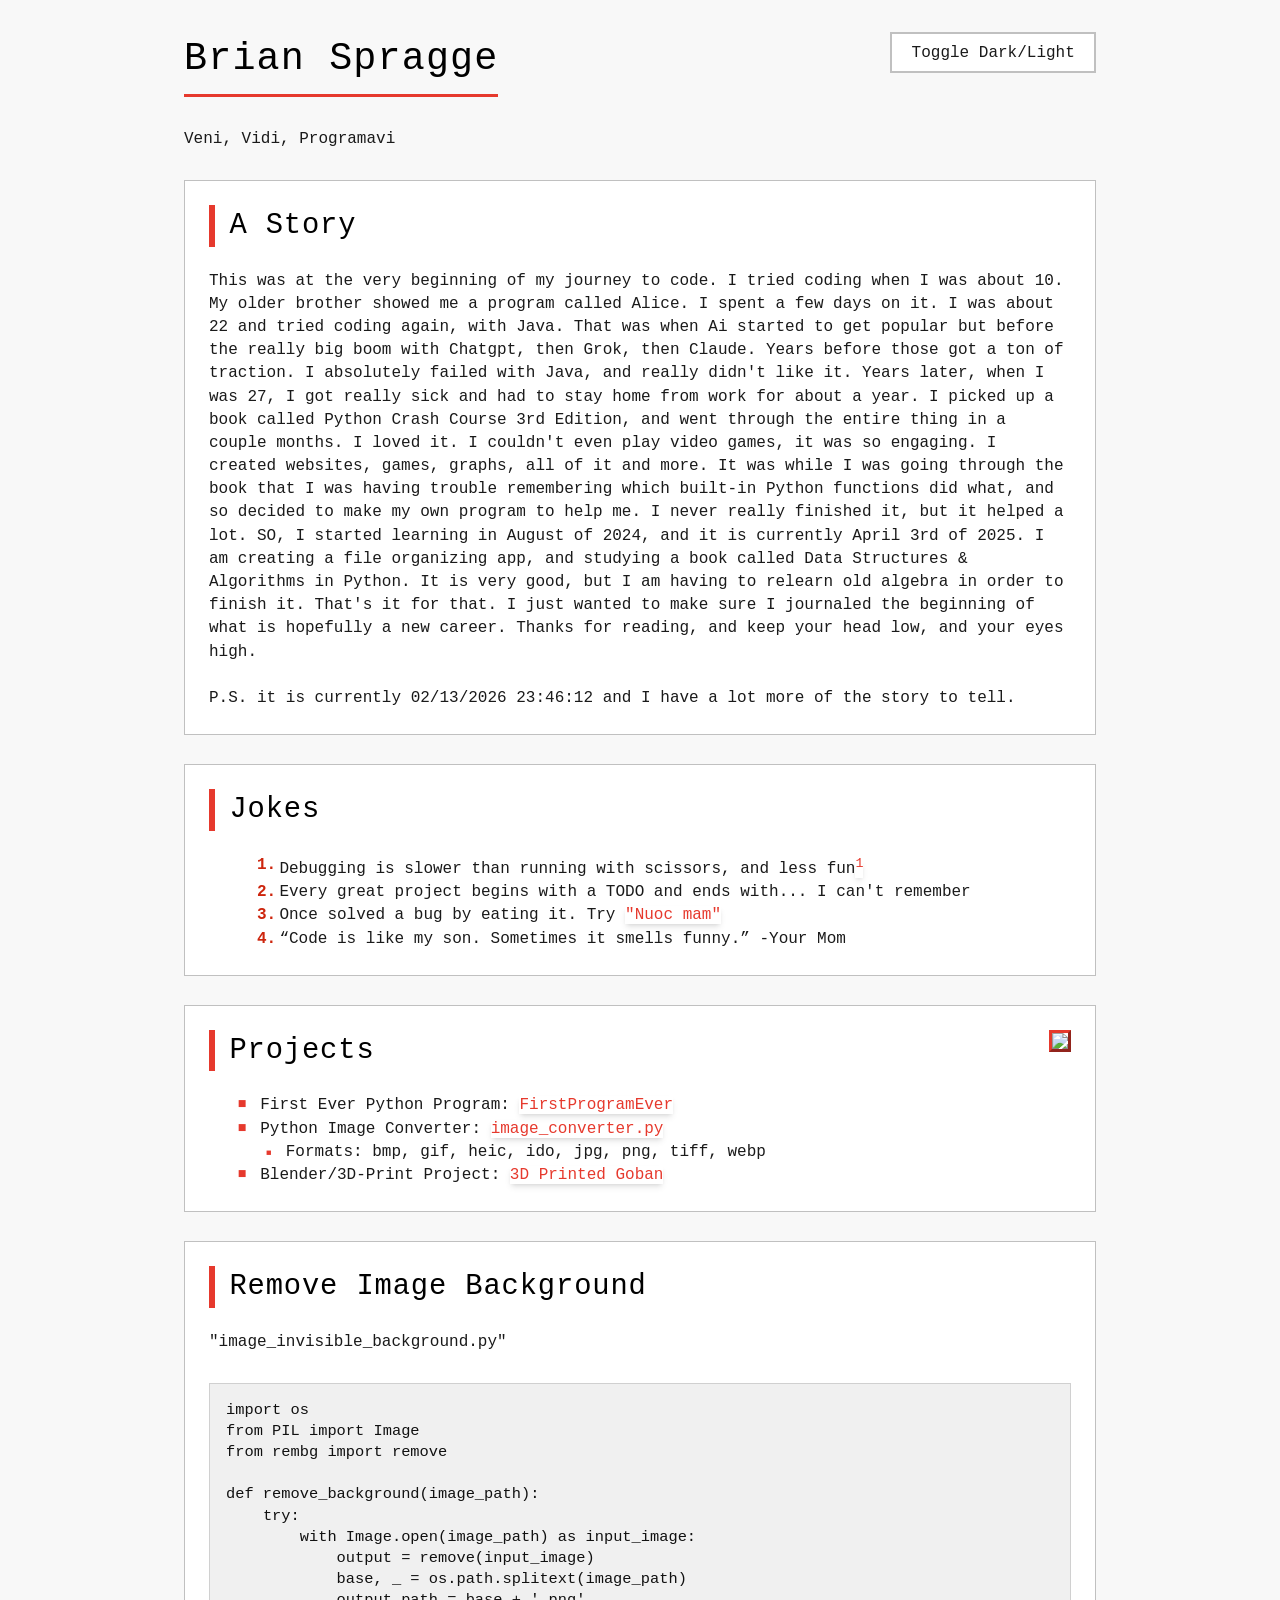
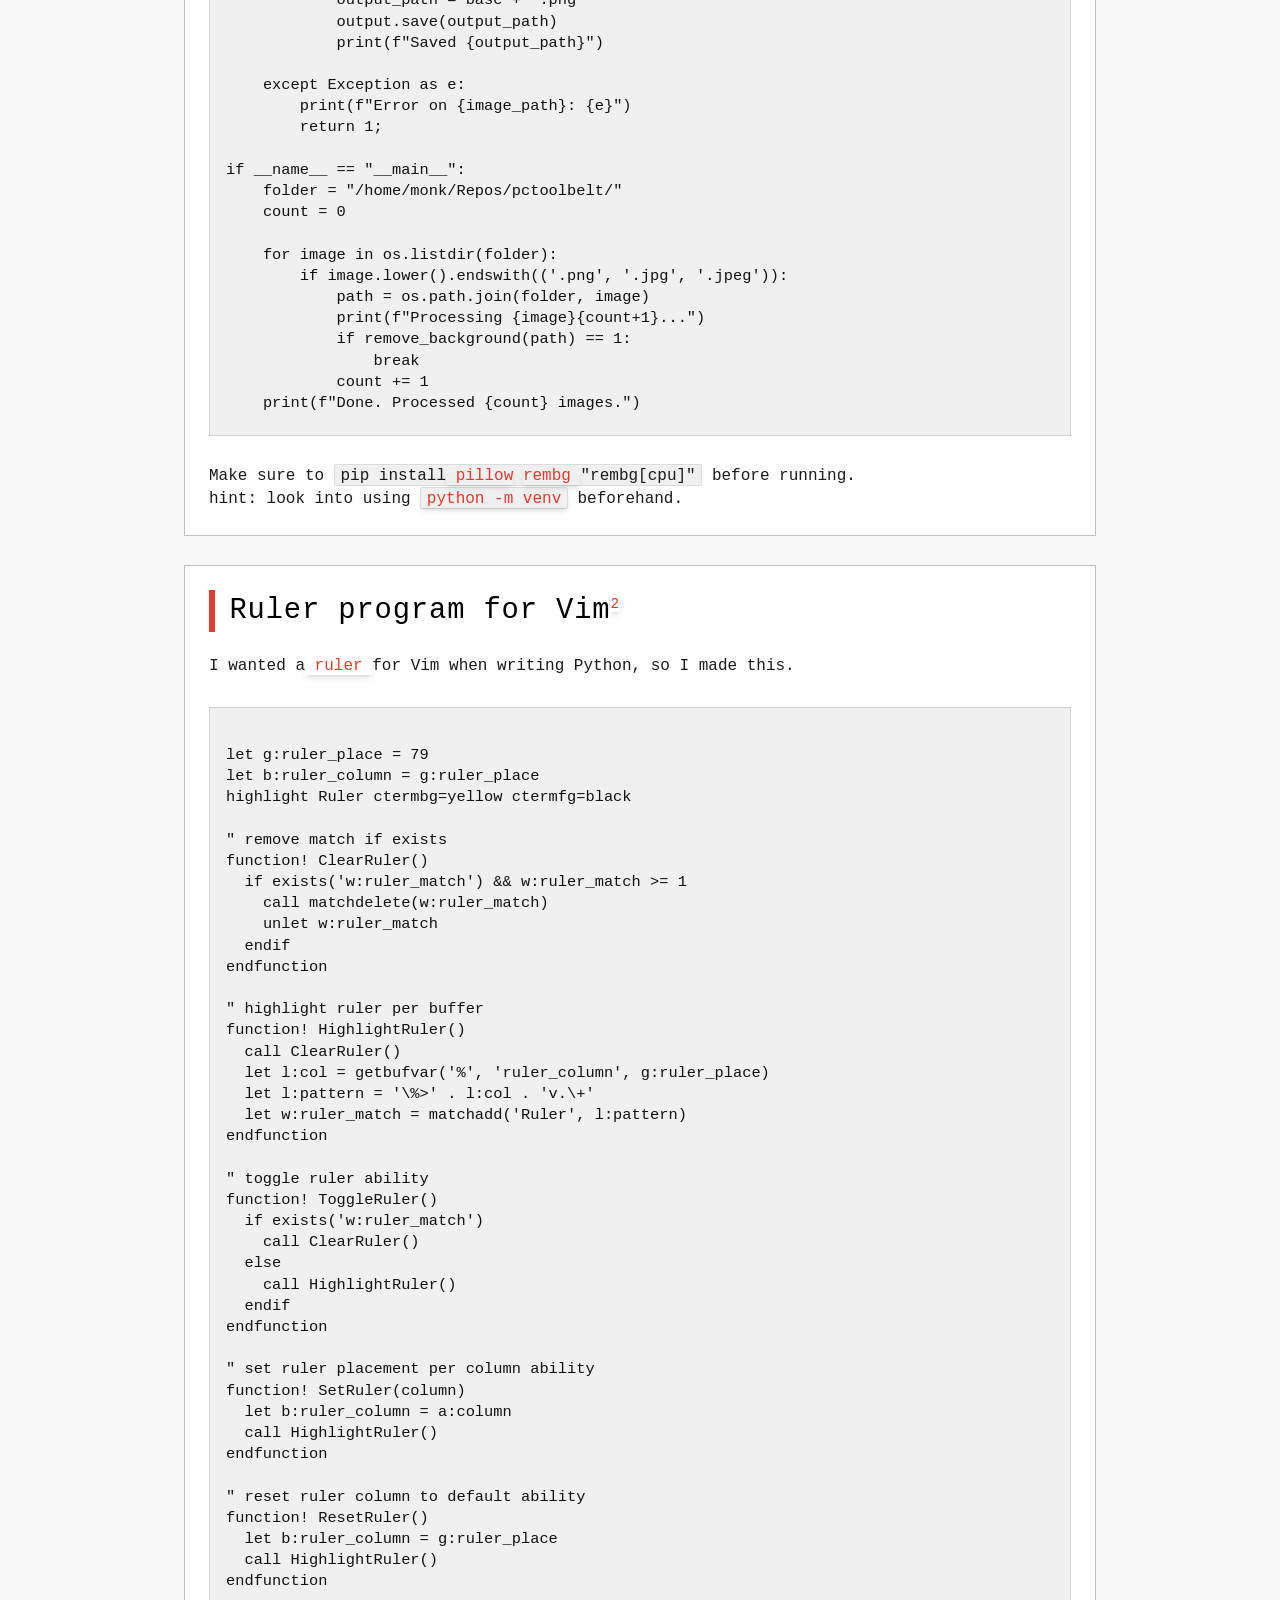
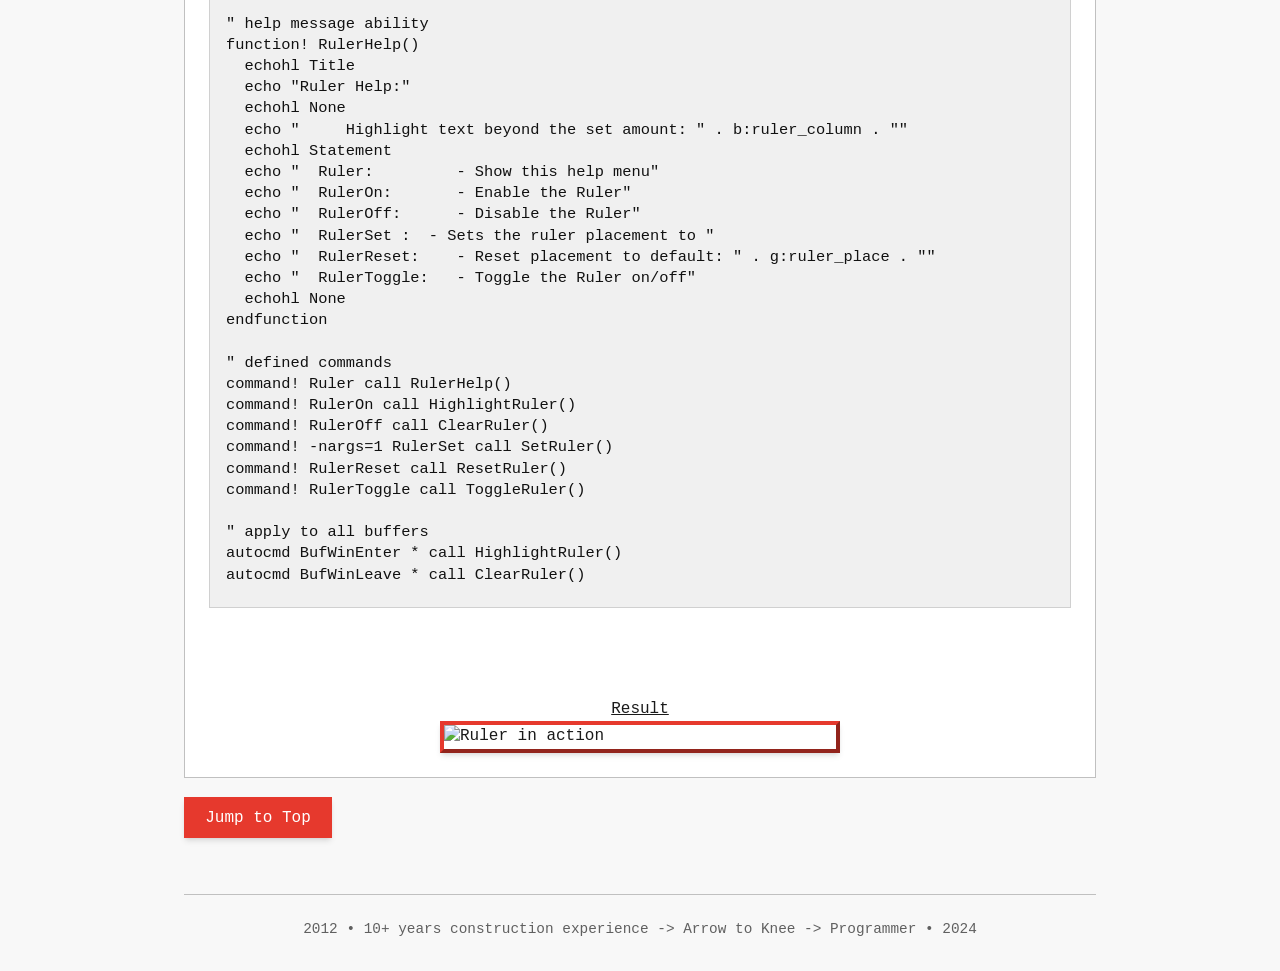
==== commit b0283d0c: "Reformat ruler code into separate file:ruler-code.html, which previously broke syntax highlighting i" ====
--- a/index.html
+++ b/index.html
@@ -110,76 +110,8 @@
     <h2>Ruler program for Vim<sup style="font-size:0.5em;"><a href="https://www.vim.org/about.php" target="_blank;">2</a></sup></h2>
     <p>I wanted a<a href="https://github.com/brianspragge/vim/tree/main/Ruler"> ruler </a>for Vim when writing Python, so I made this.</p>
 
-    <pre><code>
-      let g:ruler_place = 79
-      let b:ruler_column = g:ruler_place
-      highlight Ruler ctermbg=yellow ctermfg=black
-
-      " remove match if exists
-      function! ClearRuler()
-        if exists('w:ruler_match') && w:ruler_match >= 1
-          call matchdelete(w:ruler_match)
-          unlet w:ruler_match
-        endif
-      endfunction
-
-      " highlight ruler per buffer 
-      function! HighlightRuler()
-        call ClearRuler()
-        let l:col = getbufvar('%', 'ruler_column', g:ruler_place)
-        let l:pattern = '\%>' . l:col . 'v.\+'
-        let w:ruler_match = matchadd('Ruler', l:pattern)
-      endfunction
-
-      " toggle ruler ability
-      function! ToggleRuler()
-        if exists('w:ruler_match')
-          call ClearRuler()
-        else
-          call HighlightRuler()
-        endif
-      endfunction
-
-      " set ruler placement per column ability
-      function! SetRuler(column)
-        let b:ruler_column = a:column
-        call HighlightRuler()
-      endfunction
-
-      " reset ruler column to default ability
-      function! ResetRuler()
-        let b:ruler_column = g:ruler_place
-        call HighlightRuler()
-      endfunction
-
-      " help message ability
-      function! RulerHelp()
-        echohl Title
-        echo "Ruler Help:"
-        echohl None
-        echo "     Highlight text beyond the set amount: " . b:ruler_column . ""
-        echohl Statement
-        echo "  Ruler:         - Show this help menu"
-        echo "  RulerOn:       - Enable the Ruler"
-        echo "  RulerOff:      - Disable the Ruler"
-        echo "  RulerSet <n>:  - Sets the ruler placement to <n>"
-        echo "  RulerReset:    - Reset placement to default: " . g:ruler_place . ""
-        echo "  RulerToggle:   - Toggle the Ruler on/off"
-        echohl None
-      endfunction
-
-      " defined commands
-      command! Ruler call RulerHelp()
-      command! RulerOn call HighlightRuler()
-      command! RulerOff call ClearRuler()
-      command! -nargs=1 RulerSet call SetRuler(<args>) 
-      command! RulerReset call ResetRuler()
-      command! RulerToggle call ToggleRuler()
-
-      " apply to all buffers
-      autocmd BufWinEnter * call HighlightRuler()
-      autocmd BufWinLeave * call ClearRuler()
-    </code></pre>
+    <!-- RULER-CODE.HTML HERE -->
+    <iframe src="./ruler-code.html" frameborder="0" style="background:transparent;border:none;display:block;height:1620px;line-height:0;margin:0;overflow:hidden;padding:0;width:100%;" title="invisible iframe for ruler code"></iframe>
 
     <div style="display:flex;justify-content:center;">
       <p><u>Result</u></p>
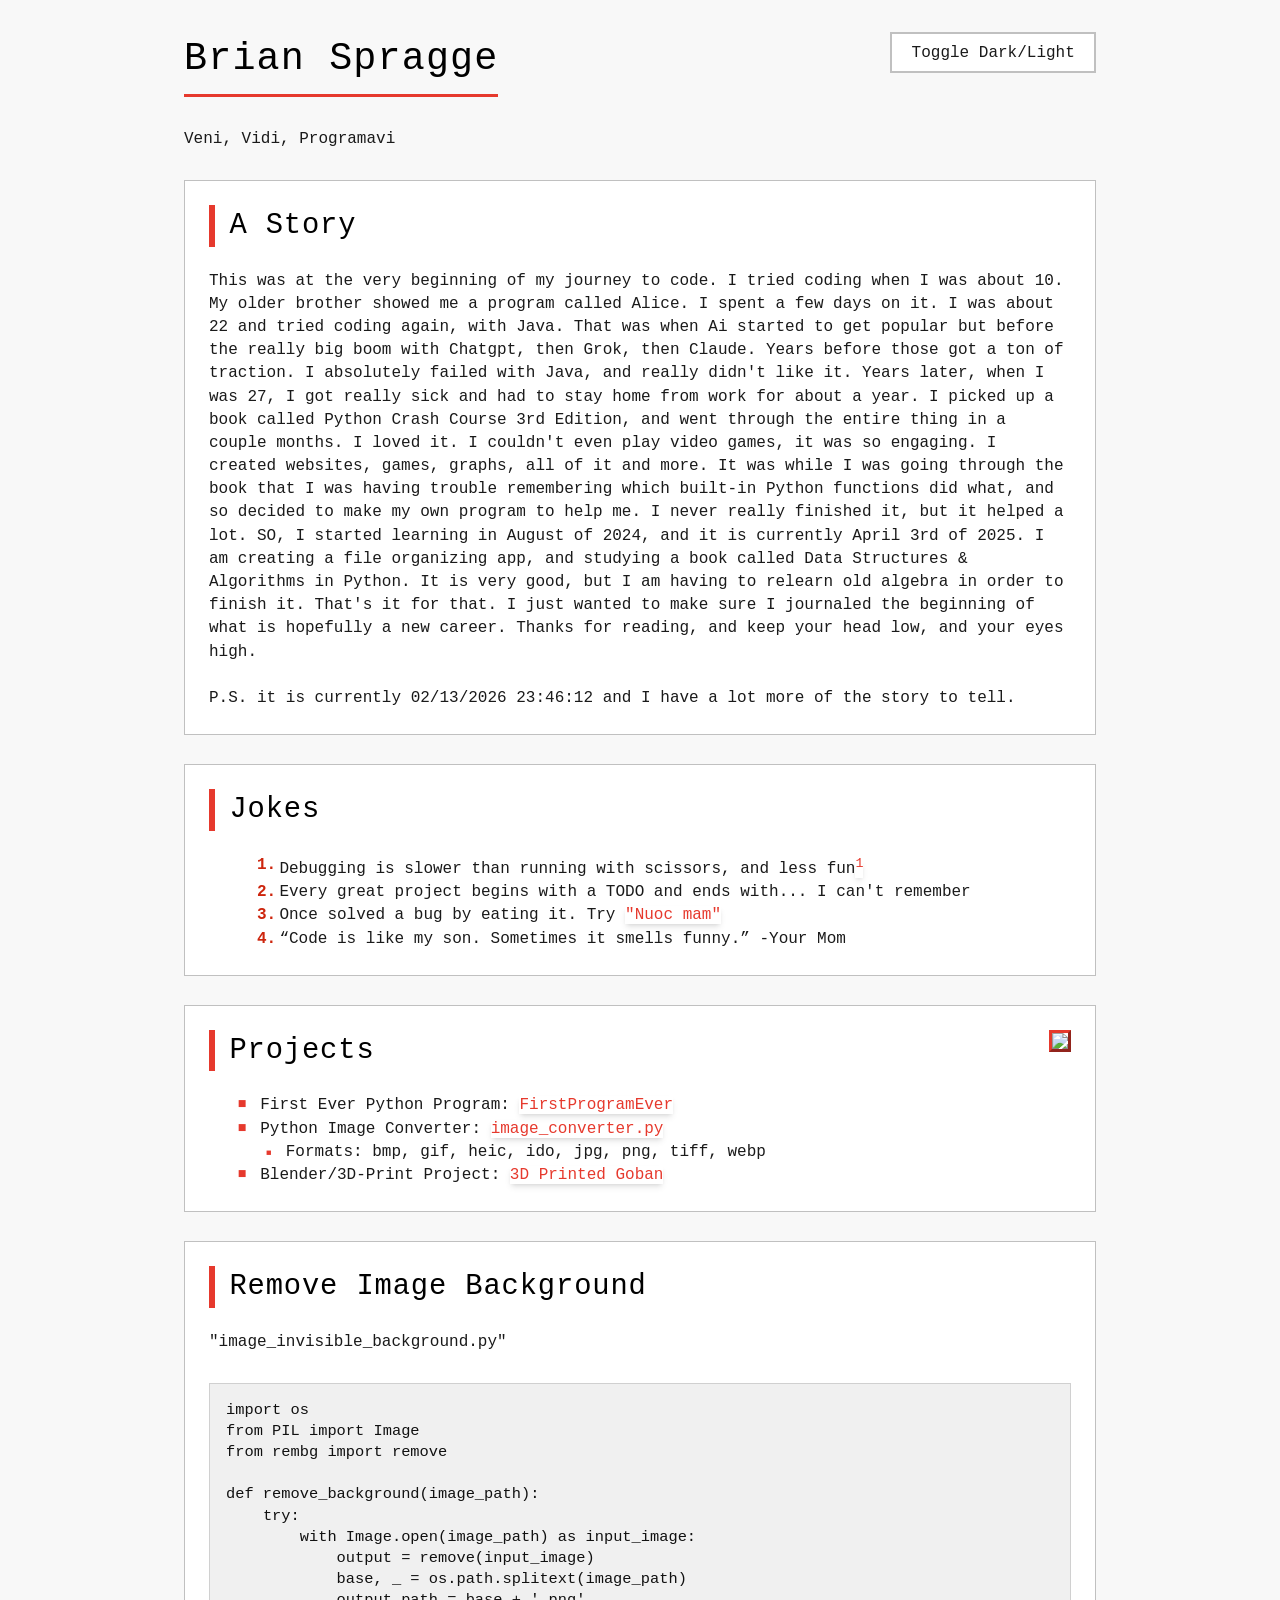
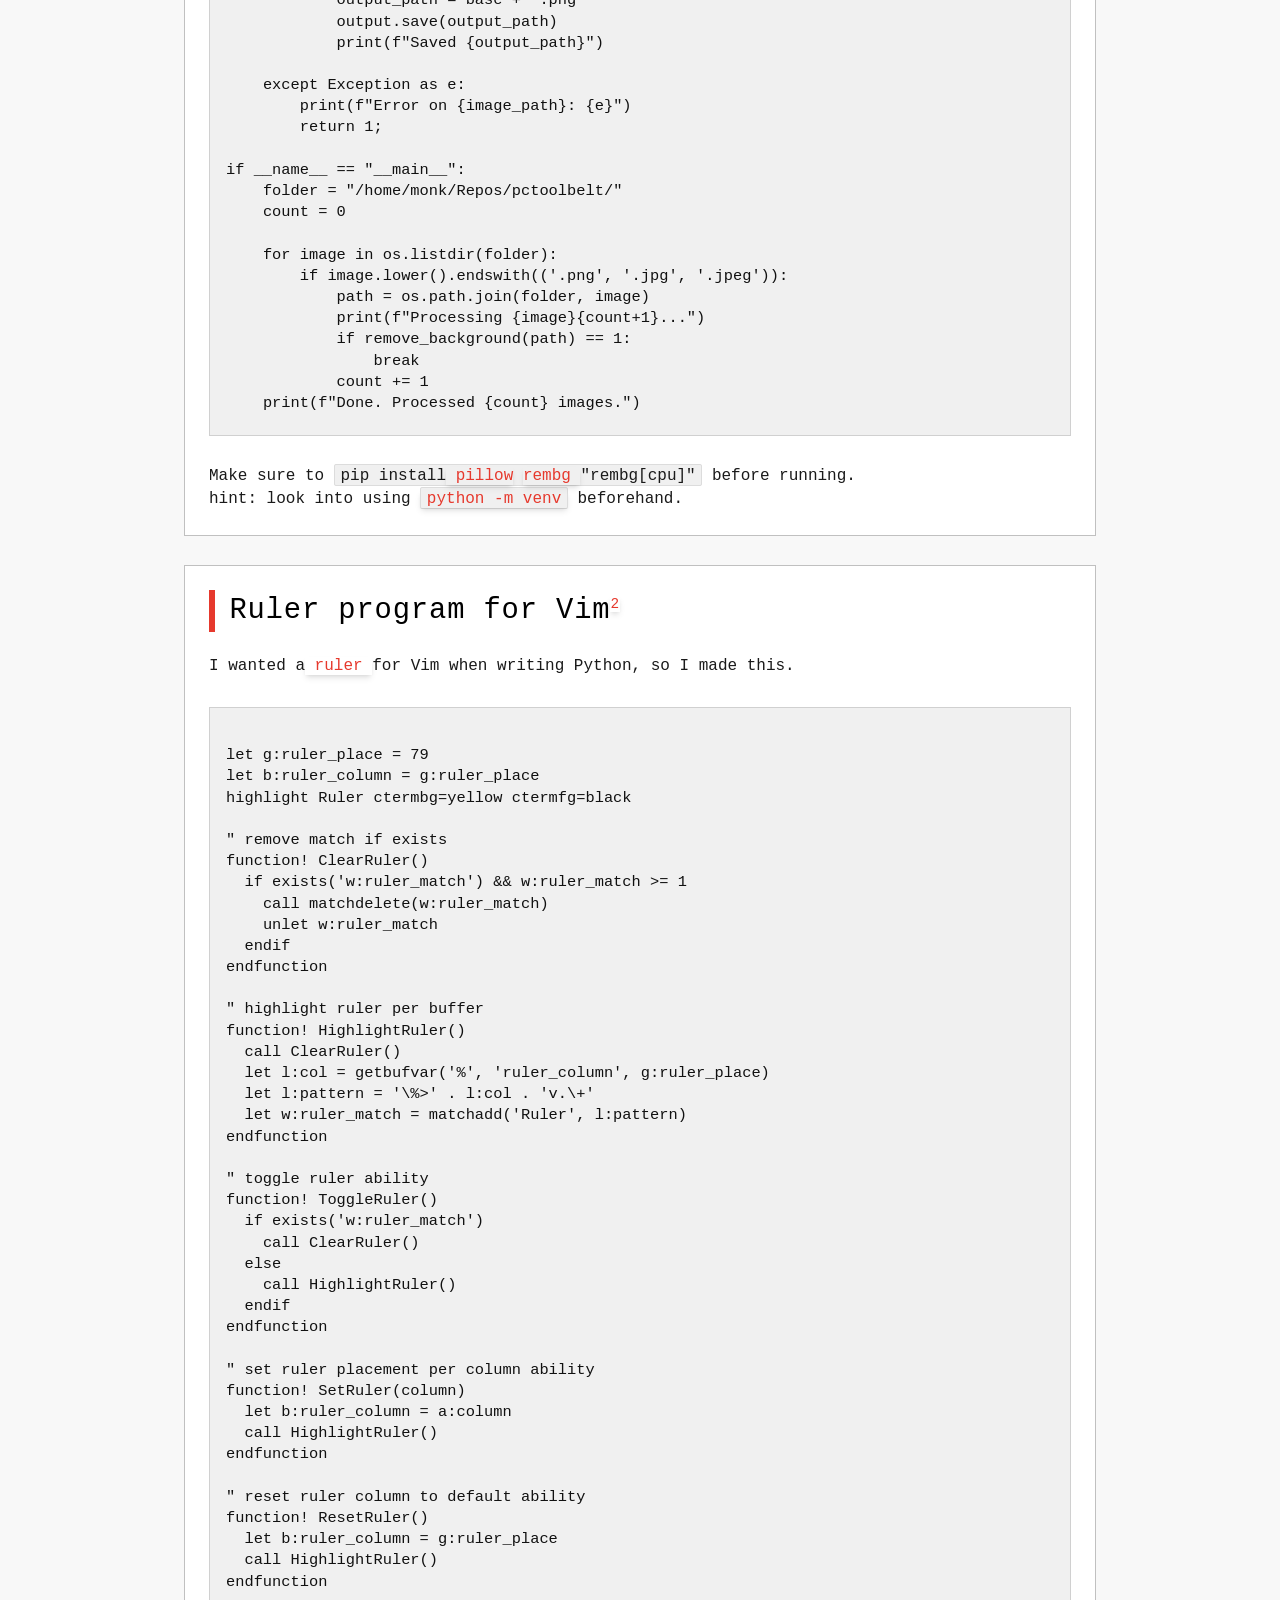
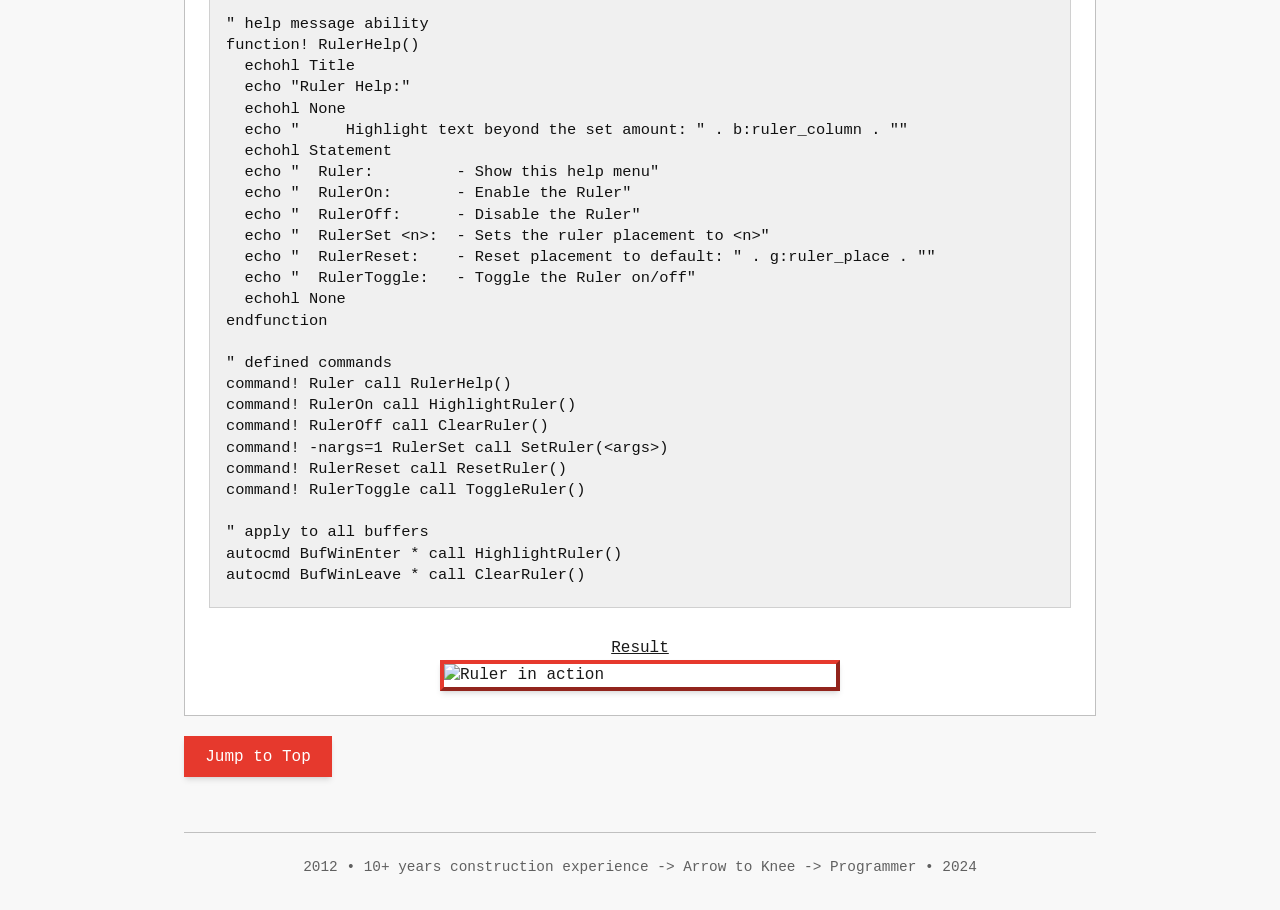
==== commit 1f81d789: "Reformat prev commit broke light/dark mode. ruler-code.html removed and added back into index. Kept " ====
--- a/index.html
+++ b/index.html
@@ -110,8 +110,77 @@
     <h2>Ruler program for Vim<sup style="font-size:0.5em;"><a href="https://www.vim.org/about.php" target="_blank;">2</a></sup></h2>
     <p>I wanted a<a href="https://github.com/brianspragge/vim/tree/main/Ruler"> ruler </a>for Vim when writing Python, so I made this.</p>
 
-    <!-- RULER-CODE.HTML HERE -->
-    <iframe src="./ruler-code.html" frameborder="0" style="background:transparent;border:none;display:block;height:1620px;line-height:0;margin:0;overflow:hidden;padding:0;width:100%;" title="invisible iframe for ruler code"></iframe>
+    <!-- RULER CODE HERE -->
+    <pre><code>
+let g:ruler_place = 79
+let b:ruler_column = g:ruler_place
+highlight Ruler ctermbg=yellow ctermfg=black
+
+" remove match if exists
+function! ClearRuler()
+  if exists('w:ruler_match') &amp;&amp; w:ruler_match &gt;= 1
+    call matchdelete(w:ruler_match)
+    unlet w:ruler_match
+  endif
+endfunction
+
+" highlight ruler per buffer 
+function! HighlightRuler()
+  call ClearRuler()
+  let l:col = getbufvar('%', 'ruler_column', g:ruler_place)
+  let l:pattern = '\%&gt;' . l:col . 'v.\+'
+  let w:ruler_match = matchadd('Ruler', l:pattern)
+endfunction
+
+" toggle ruler ability
+function! ToggleRuler()
+  if exists('w:ruler_match')
+    call ClearRuler()
+  else
+    call HighlightRuler()
+  endif
+endfunction
+
+" set ruler placement per column ability
+function! SetRuler(column)
+  let b:ruler_column = a:column
+  call HighlightRuler()
+endfunction
+
+" reset ruler column to default ability
+function! ResetRuler()
+  let b:ruler_column = g:ruler_place
+  call HighlightRuler()
+endfunction
+
+" help message ability
+function! RulerHelp()
+  echohl Title
+  echo "Ruler Help:"
+  echohl None
+  echo "     Highlight text beyond the set amount: " . b:ruler_column . ""
+  echohl Statement
+  echo "  Ruler:         - Show this help menu"
+  echo "  RulerOn:       - Enable the Ruler"
+  echo "  RulerOff:      - Disable the Ruler"
+  echo "  RulerSet &lt;n&gt;:  - Sets the ruler placement to &lt;n&gt;"
+  echo "  RulerReset:    - Reset placement to default: " . g:ruler_place . ""
+  echo "  RulerToggle:   - Toggle the Ruler on/off"
+  echohl None
+endfunction
+
+" defined commands
+command! Ruler call RulerHelp()
+command! RulerOn call HighlightRuler()
+command! RulerOff call ClearRuler()
+command! -nargs=1 RulerSet call SetRuler(&lt;args&gt;) 
+command! RulerReset call ResetRuler()
+command! RulerToggle call ToggleRuler()
+
+" apply to all buffers
+autocmd BufWinEnter * call HighlightRuler()
+autocmd BufWinLeave * call ClearRuler()
+    </code></pre>
 
     <div style="display:flex;justify-content:center;">
       <p><u>Result</u></p>
@@ -121,7 +190,7 @@
     </div>
   </section>
 
-<!-- BUTTON WHITE 
+<!-- BUTTON WHITE for reference only
   <button>Click Me</button>
 -->
 
--- a/style.css
+++ b/style.css
@@ -261,6 +261,19 @@
   color: var(--accent-light);  /*  lighten the red to trick the eye into thinking same color as red Bullet in <ul>  */
 }
 
+/*  Not used: light/dark modes broken
+iframe {
+  background-color: transparent;
+  border:           none;
+  display:          block;
+  line-height:      0;
+  margin:           0;
+  overflow:         hidden;
+  padding:          0;
+  width:            100%;
+}
+*/
+
 footer {
   border-top:       1px solid var(--border);
   color:            var(--text-dim);
